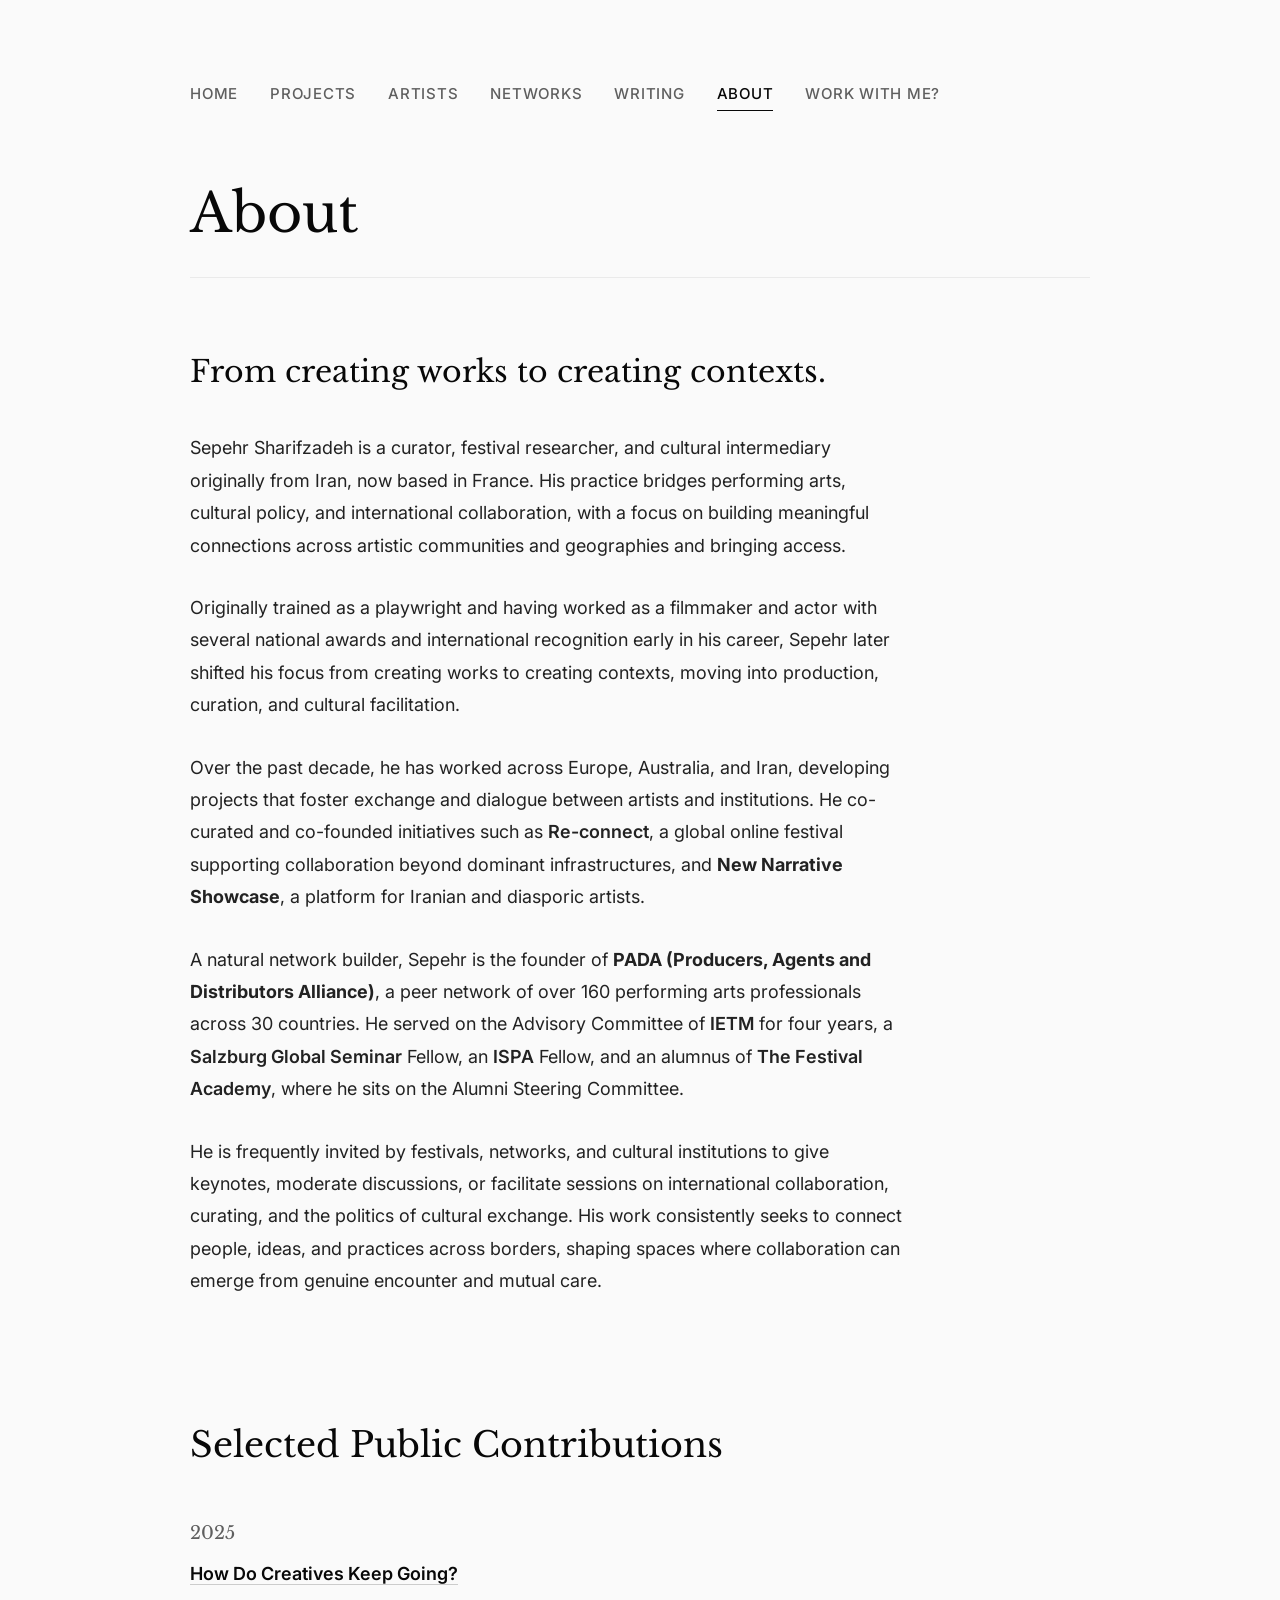
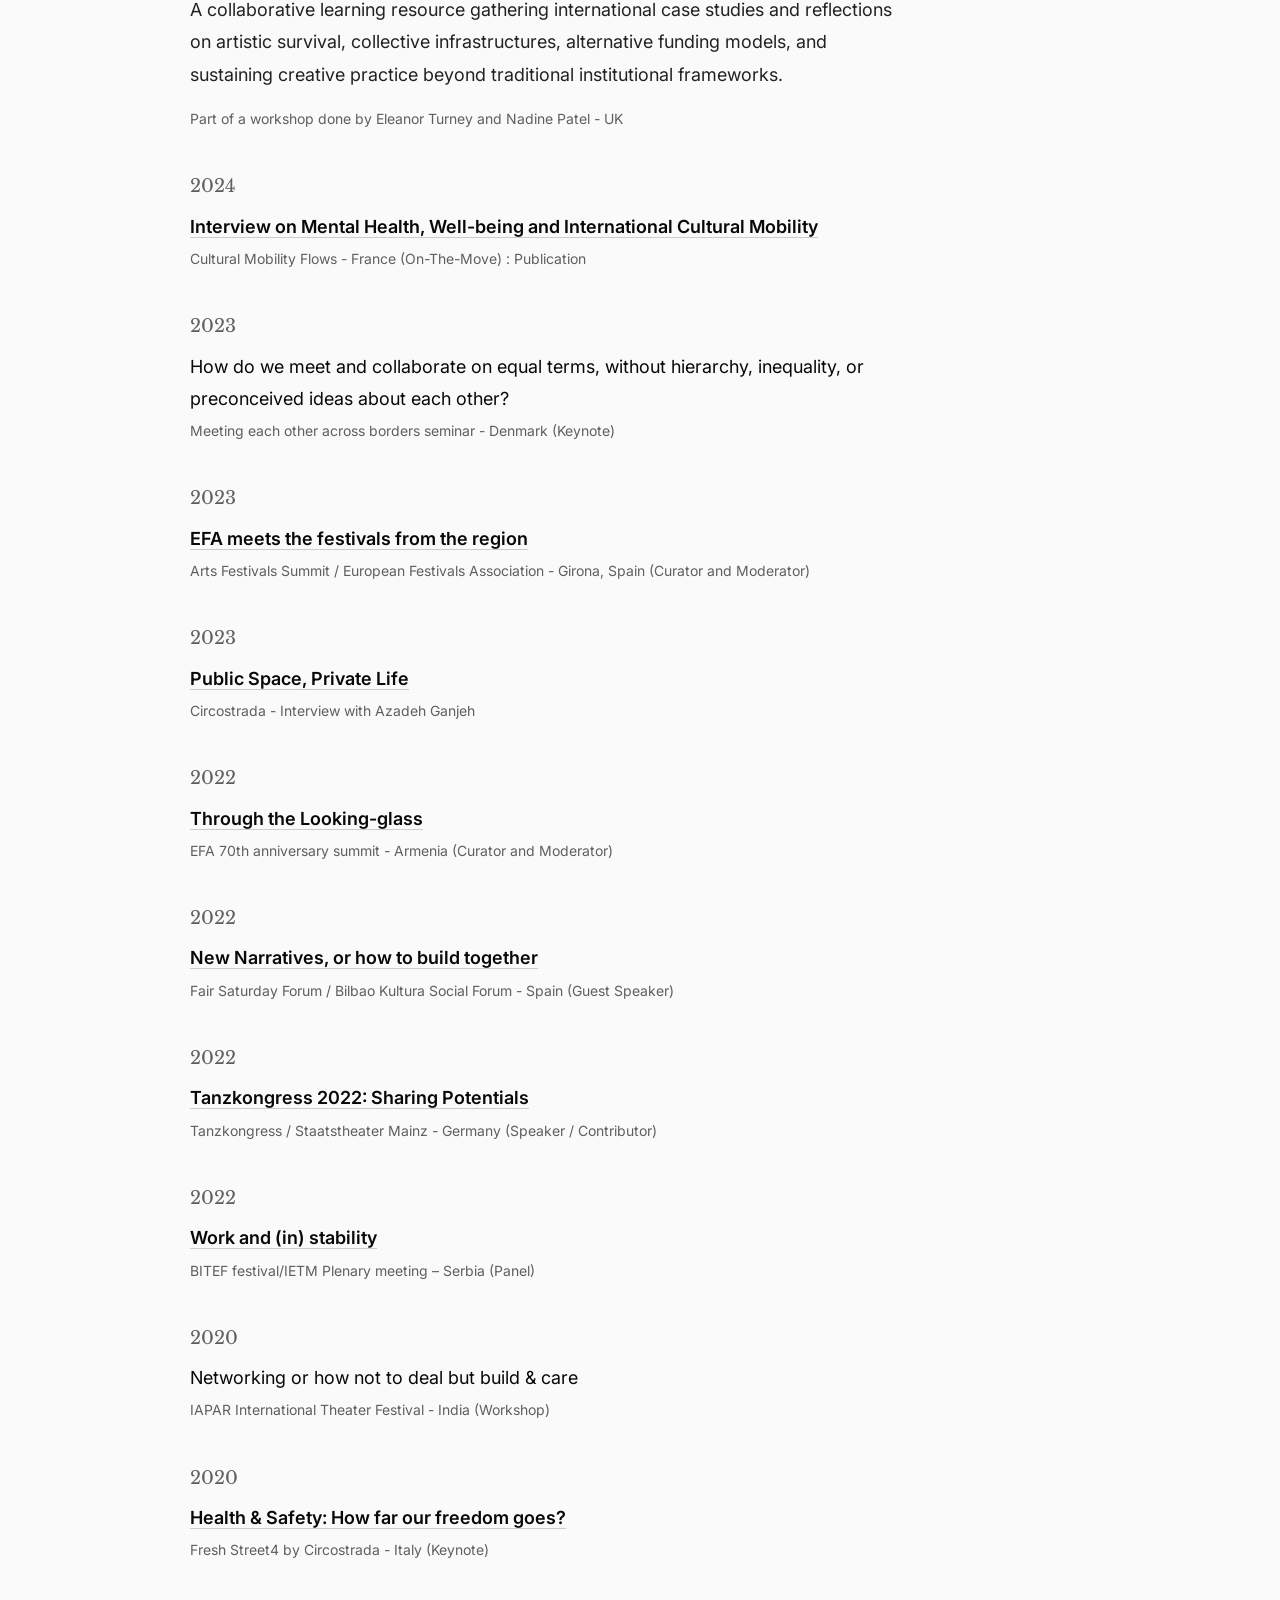
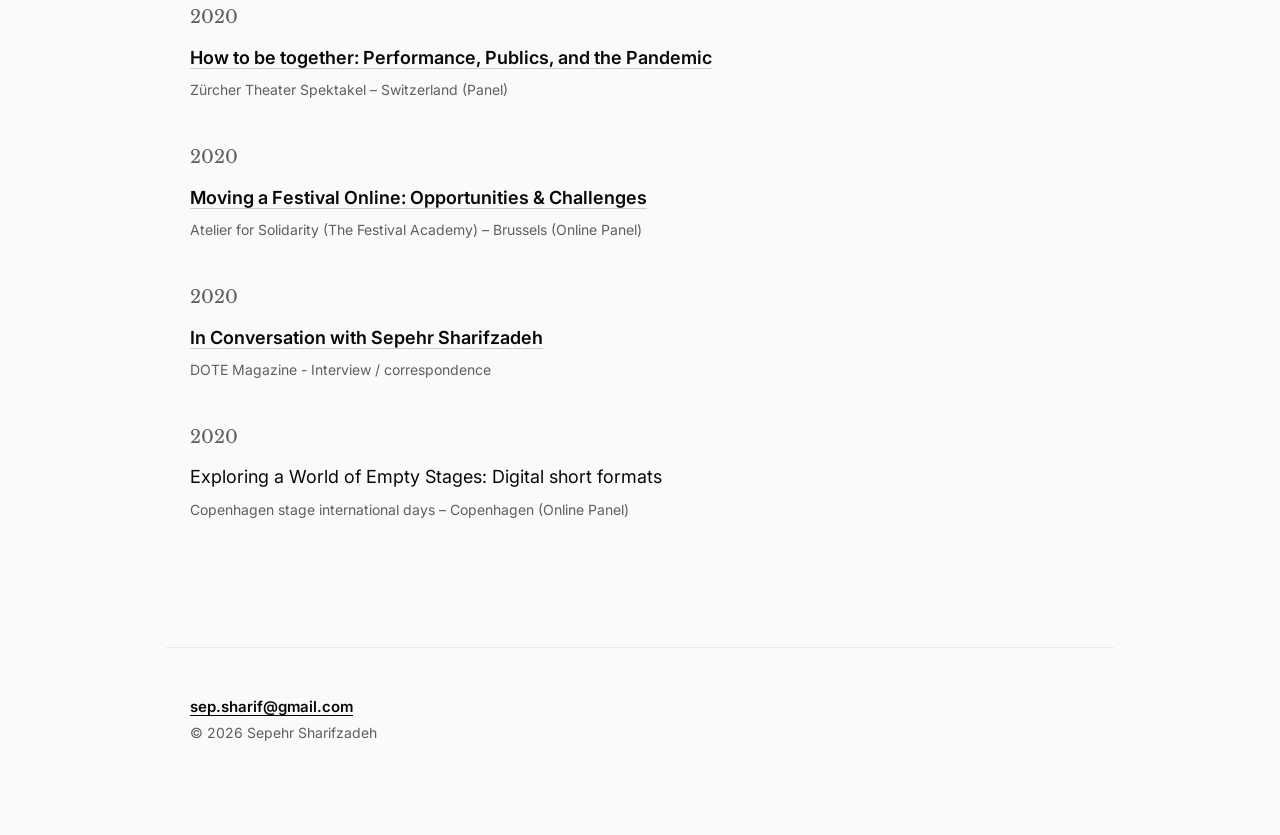
==== about.html @ 97427e5c "Update contact page label" ====
<!DOCTYPE html>
<html lang="en">
<head>
  <meta charset="UTF-8">
  <meta name="viewport" content="width=device-width, initial-scale=1.0">
  <title>About - Sepehr Sharifzadeh</title>
  <link rel="icon" type="image/svg+xml" href="assets/favicon.svg">
  <link rel="stylesheet" href="styles.css">
</head>
<body>
  <header class="site-header">
    <nav class="nav" aria-label="Main navigation">
      <a href="index.html">Home</a>
      <a href="projects.html">Projects</a>
      <a href="artists.html">Artists</a>
      <a href="networks.html">Networks</a>
      <a href="writing.html">Writing</a>
      <a href="about.html" class="active">About</a>
      <a href="contact.html">Work with me?</a>
    </nav>
  </header>

  <main class="container">
    <section>
      <h1 class="page-title">About</h1>

      <p class="emphasized-statement">From creating works to creating contexts.</p>

      <p>Sepehr Sharifzadeh is a curator, festival researcher, and cultural intermediary originally from Iran, now based in France. His practice bridges performing arts, cultural policy, and international collaboration, with a focus on building meaningful connections across artistic communities and geographies and bringing access.</p>

      <p>Originally trained as a playwright and having worked as a filmmaker and actor with several national awards and international recognition early in his career, Sepehr later shifted his focus from creating works to creating contexts, moving into production, curation, and cultural facilitation.</p>

      <p>Over the past decade, he has worked across Europe, Australia, and Iran, developing projects that foster exchange and dialogue between artists and institutions. He co-curated and co-founded initiatives such as <strong><a href="https://www.reconnectfestival.com/" target="_blank" rel="noopener">Re-connect</a></strong>, a global online festival supporting collaboration beyond dominant infrastructures, and <strong>New Narrative Showcase</strong>, a platform for Iranian and diasporic artists.</p>

      <p>A natural network builder, Sepehr is the founder of <strong>PADA (Producers, Agents and Distributors Alliance)</strong>, a peer network of over 160 performing arts professionals across 30 countries. He served on the Advisory Committee of <strong><a href="https://www.ietm.org/en" target="_blank" rel="noopener">IETM</a></strong> for four years, a <strong><a href="https://www.salzburgglobal.org/" target="_blank" rel="noopener">Salzburg Global Seminar</a></strong> Fellow, an <strong><a href="https://www.ispa.org/" target="_blank" rel="noopener">ISPA</a></strong> Fellow, and an alumnus of <strong><a href="https://www.thefestivalacademy.eu/" target="_blank" rel="noopener">The Festival Academy</a></strong>, where he sits on the Alumni Steering Committee.</p>

      <p>He is frequently invited by festivals, networks, and cultural institutions to give keynotes, moderate discussions, or facilitate sessions on international collaboration, curating, and the politics of cultural exchange. His work consistently seeks to connect people, ideas, and practices across borders, shaping spaces where collaboration can emerge from genuine encounter and mutual care.</p>
    </section>

    <section>
      <h2 class="section-title">Selected Public Contributions</h2>

      <div class="pub-list">
        <div class="pub-item">
          <div class="pub-year">2025</div>
          <div class="pub-title">
            <a href="https://lnkd.in/eigwwCb6" target="_blank" rel="noopener">How Do Creatives Keep Going?</a>
          </div>
          <p class="entry-desc">A collaborative learning resource gathering international case studies and reflections on artistic survival, collective infrastructures, alternative funding models, and sustaining creative practice beyond traditional institutional frameworks.</p>
          <div class="entry-meta">Part of a workshop done by Eleanor Turney and Nadine Patel - UK</div>
        </div>

        <div class="pub-item">
          <div class="pub-year">2024</div>
          <div class="pub-title">
            <a href="https://on-the-move.org/resources/library/cultural-mobility-flows-mental-health-well-being-and-international-cultural" target="_blank" rel="noopener">Interview on Mental Health, Well-being and International Cultural Mobility</a>
          </div>
          <div class="entry-meta">Cultural Mobility Flows - France (On-The-Move) : Publication</div>
        </div>

        <div class="pub-item">
          <div class="pub-year">2023</div>
          <div class="pub-title">
            How do we meet and collaborate on equal terms, without hierarchy, inequality, or preconceived ideas about each other?
          </div>
          <div class="entry-meta">Meeting each other across borders seminar - Denmark (Keynote)</div>
        </div>

        <div class="pub-item">
          <div class="pub-year">2023</div>
          <div class="pub-title">
            <a href="https://www.efa-aef.eu/en/events/afs-2023-programme/efa-meets-the-festivals-from-the-region/" target="_blank" rel="noopener">EFA meets the festivals from the region</a>
          </div>
          <div class="entry-meta">Arts Festivals Summit / European Festivals Association - Girona, Spain (Curator and Moderator)</div>
        </div>

        <div class="pub-item">
          <div class="pub-year">2023</div>
          <div class="pub-title">
            <a href="https://www.circostrada.org/en/blog/public-space-private-life-interview-azadeh-ganjeh" target="_blank" rel="noopener">Public Space, Private Life</a>
          </div>
          <div class="entry-meta">Circostrada - Interview with Azadeh Ganjeh</div>
        </div>

        <div class="pub-item">
          <div class="pub-year">2022</div>
          <div class="pub-title">
            <a href="https://www.european-festivals.eu/news/new-efa-and-120-festivals-present-for-70th-anniversary-arts-festivals-summit-yerevan" target="_blank" rel="noopener">Through the Looking-glass</a>
          </div>
          <div class="entry-meta">EFA 70th anniversary summit - Armenia (Curator and Moderator)</div>
        </div>

        <div class="pub-item">
          <div class="pub-year">2022</div>
          <div class="pub-title">
            <a href="https://creators.spotify.com/pod/profile/bksforum" target="_blank" rel="noopener">New Narratives, or how to build together</a>
          </div>
          <div class="entry-meta">Fair Saturday Forum / Bilbao Kultura Social Forum - Spain (Guest Speaker)</div>
        </div>

        <div class="pub-item">
          <div class="pub-year">2022</div>
          <div class="pub-title">
            <a href="https://2022.tanzkongress.de/tanzkongress.html" target="_blank" rel="noopener">Tanzkongress 2022: Sharing Potentials</a>
          </div>
          <div class="entry-meta">Tanzkongress / Staatstheater Mainz - Germany (Speaker / Contributor)</div>
        </div>

        <div class="pub-item">
          <div class="pub-year">2022</div>
          <div class="pub-title">
            <a href="https://www.ietm.org/system/files/publications/IETM_Reports_03_Work%20and%20instability_03.pdf" target="_blank" rel="noopener">Work and (in) stability</a>
          </div>
          <div class="entry-meta">BITEF festival/IETM Plenary meeting – Serbia (Panel)</div>
        </div>

        <div class="pub-item">
          <div class="pub-year">2020</div>
          <div class="pub-title">
            Networking or how not to deal but build &amp; care
          </div>
          <div class="entry-meta">IAPAR International Theater Festival - India (Workshop)</div>
        </div>

        <div class="pub-item">
          <div class="pub-year">2020</div>
          <div class="pub-title">
            <a href="https://vimeo.com/482627471" target="_blank" rel="noopener">Health &amp; Safety: How far our freedom goes?</a>
          </div>
          <div class="entry-meta">Fresh Street4 by Circostrada - Italy (Keynote)</div>
        </div>

        <div class="pub-item">
          <div class="pub-year">2020</div>
          <div class="pub-title">
            <a href="https://www.theaterspektakel.ch/en/article/how-to-be-together/" target="_blank" rel="noopener">How to be together: Performance, Publics, and the Pandemic</a>
          </div>
          <div class="entry-meta">Zürcher Theater Spektakel – Switzerland (Panel)</div>
        </div>

        <div class="pub-item">
          <div class="pub-year">2020</div>
          <div class="pub-title">
            <a href="https://www.thefestivalacademy.eu/en/activities/online-activities/keynote-webinar-how-to-move-a-festival-online/experts/" target="_blank" rel="noopener">Moving a Festival Online: Opportunities &amp; Challenges</a>
          </div>
          <div class="entry-meta">Atelier for Solidarity (The Festival Academy) – Brussels (Online Panel)</div>
        </div>

        <div class="pub-item">
          <div class="pub-year">2020</div>
          <div class="pub-title">
            <a href="https://magazine.dancingontheedge.nl/in-conversation-with-sepehr-sharifzadeh/" target="_blank" rel="noopener">In Conversation with Sepehr Sharifzadeh</a>
          </div>
          <div class="entry-meta">DOTE Magazine - Interview / correspondence</div>
        </div>

        <div class="pub-item">
          <div class="pub-year">2020</div>
          <div class="pub-title">
            Exploring a World of Empty Stages: Digital short formats
          </div>
          <div class="entry-meta">Copenhagen stage international days – Copenhagen (Online Panel)</div>
        </div>
      </div>
    </section>
  </main>

  <footer class="footer">
    <div>
      <a href="mailto:sep.sharif@gmail.com">sep.sharif@gmail.com</a>
    </div>
    <div class="text-muted">© 2026 Sepehr Sharifzadeh</div>
  </footer>

  <button class="back-to-top" type="button" aria-label="Back to top" data-back-to-top tabindex="-1">↑ Top</button>
  <script src="script.js" defer></script>
</body>
</html>
---- styles.css ----
@import url('https://fonts.googleapis.com/css2?family=Cormorant+Garamond:ital,wght@0,400;0,600;1,400&family=Inter:wght@400;500&family=Libre+Baskerville:ital,wght@0,400;0,700;1,400&display=swap');

:root {
  --bg-color: #fafafa;
  --border-color: #eaeaea;
  --text-heading: #080808;
  --text-body: #222222;
  --text-muted: #5f5f5f;
  --font-sans: 'Inter', 'Helvetica Neue', sans-serif;
  --font-serif: 'Libre Baskerville', 'Cormorant Garamond', serif;
  --max-width: 900px;
}

body {
  margin: 0;
  padding: 0;
  background-color: var(--bg-color);
  color: var(--text-body);
  font-family: var(--font-sans);
  font-size: 18px;
  line-height: 1.8;
  -webkit-font-smoothing: antialiased;
  -moz-osx-font-smoothing: grayscale;
}

a {
  color: inherit;
  font-weight: 600;
  text-decoration: none;
  transition: opacity 0.2s ease, color 0.2s ease;
}

main a:hover {
  text-decoration: underline;
  text-underline-offset: 4px;
}

img {
  display: block;
  max-width: 100%;
  height: auto;
}

figure {
  margin: 0;
}

.editorial-image img {
  width: 100%;
  border-radius: 3px;
}

/* Typography */
h1,
h2,
h3,
h4,
h5,
h6 {
  font-family: var(--font-serif);
  font-weight: 400;
  margin-top: 0;
  color: var(--text-heading);
}

h1 {
  font-size: clamp(48px, 5.5vw, 54px);
  line-height: 1.15;
  margin-bottom: 32px;
}

h2 {
  font-size: clamp(28px, 3.3vw, 35px);
  line-height: 1.25;
  margin-bottom: 32px;
}

h3 {
  font-size: 23px;
  line-height: 1.35;
  margin-bottom: 12px;
}

p {
  margin-top: 0;
  margin-bottom: 30px;
  max-width: 720px;
}

.emphasized-statement {
  font-family: var(--font-serif);
  font-size: 30px;
  line-height: 1.48;
  color: var(--text-heading);
  margin-bottom: 38px;
  max-width: 820px;
}

.text-muted {
  font-size: 14px;
  color: var(--text-muted);
}

/* Layout */
.container {
  max-width: var(--max-width);
  margin: 0 auto;
  padding: 0 24px;
}

.site-header {
  padding: 80px 24px 76px;
  max-width: var(--max-width);
  margin: 0 auto;
}

.nav {
  display: flex;
  gap: 32px;
  flex-wrap: wrap;
  font-family: var(--font-sans);
  font-size: 15px;
}

.nav a {
  color: var(--text-muted);
  font-weight: 500;
  letter-spacing: 0.05em;
  position: relative;
  text-transform: uppercase;
}

.nav a:hover,
.nav a.active {
  color: var(--text-heading);
}

.nav a::after {
  content: '';
  position: absolute;
  left: 0;
  bottom: -4px;
  width: 100%;
  height: 1px;
  background-color: var(--text-heading);
  transform-origin: right;
  transform: scaleX(0);
  transition: transform 0.3s ease;
}

.nav a:hover::after,
.nav a.active::after {
  transform: scaleX(1);
  transform-origin: left;
}

main {
  padding-bottom: 148px;
}

section {
  opacity: 0;
  margin-bottom: 126px;
  transform: translateY(15px);
  animation: fadeIn 0.8s cubic-bezier(0.2, 0.8, 0.2, 1) forwards;
}

@keyframes fadeIn {
  to {
    opacity: 1;
    transform: translateY(0);
  }
}

.page-title {
  margin-bottom: 72px;
  padding-bottom: 32px;
  border-bottom: 1px solid var(--border-color);
}

.page-title + .page-intro {
  max-width: 720px;
  margin-top: -36px;
  margin-bottom: 80px;
  color: var(--text-muted);
}

/* Entries */
.entry-list {
  display: flex;
  flex-direction: column;
  gap: 72px;
}

.entry-item {
  max-width: 740px;
}

.entry-title {
  margin-bottom: 12px;
}

.entry-desc {
  margin-bottom: 12px;
}

.entry-meta {
  margin-bottom: 0;
  font-size: 14px;
  line-height: 1.65;
  color: var(--text-muted);
}

/* Artists */
.artist-list {
  display: flex;
  flex-direction: column;
  gap: 118px;
}

.artist-item {
  display: grid;
  grid-template-columns: minmax(0, 1fr) minmax(180px, 260px);
  gap: 72px;
  align-items: start;
  max-width: 860px;
  padding-top: 84px;
  border-top: 1px solid var(--border-color);
}

.artist-item:first-child {
  padding-top: 0;
  border-top: 0;
}

.artist-copy {
  max-width: 620px;
}

.artist-name {
  font-size: clamp(34px, 4vw, 43px);
  line-height: 1.16;
  margin-bottom: 18px;
}

.artist-bio {
  max-width: 620px;
  margin-bottom: 0;
  color: var(--text-muted);
  font-size: 17px;
  line-height: 1.75;
}

.artist-details {
  display: flex;
  flex-direction: column;
  gap: 22px;
  margin: 36px 0 0;
}

.artist-details div {
  max-width: 620px;
}

.artist-details dt {
  margin-bottom: 4px;
  color: var(--text-muted);
  font-size: 13px;
  letter-spacing: 0.04em;
  line-height: 1.5;
  text-transform: uppercase;
}

.artist-details dd {
  margin: 0;
  color: var(--text-body);
  font-size: 16px;
  line-height: 1.7;
}

.artist-link {
  color: var(--text-heading);
  font-size: 15px;
  text-decoration: underline;
  text-decoration-color: #d0d0d0;
  text-underline-offset: 5px;
}

.artist-link:hover {
  text-decoration-color: var(--text-heading);
}

.artist-photo-slot {
  width: 100%;
  aspect-ratio: 4 / 5;
  border: 1px solid var(--border-color);
  background: #f4f4f4;
}

.artist-featured {
  display: block;
  max-width: 100%;
}

.artist-featured-intro {
  display: grid;
  grid-template-columns: minmax(220px, 0.86fr) minmax(0, 1.14fr);
  gap: 72px;
  align-items: start;
}

.artist-featured-copy {
  padding-top: 10px;
}

.artist-featured .artist-name {
  font-size: clamp(42px, 5vw, 54px);
  margin-bottom: 22px;
}

.artist-image-figure {
  min-width: 0;
  margin: 0;
}

.artist-image-frame {
  width: 100%;
  overflow: hidden;
  background: #f4f4f2;
  border-radius: 3px;
}

.artist-image-frame img {
  display: block;
  width: 100%;
  height: 100%;
  object-fit: cover;
  object-position: center;
}

.artist-image-portrait {
  aspect-ratio: 4 / 5;
}

.artist-image-featured {
  aspect-ratio: 4 / 3;
}

.artist-image-supporting {
  aspect-ratio: 3 / 2;
}

.artist-performance-gallery {
  display: grid;
  grid-template-columns: minmax(0, 1.15fr) minmax(0, 0.85fr);
  gap: 28px;
  align-items: start;
  margin-top: 78px;
}

.artist-placeholder {
  max-width: 860px;
}

/* Publications */
.pub-list {
  display: flex;
  flex-direction: column;
  gap: 40px;
}

.pub-item {
  display: flex;
  flex-direction: column;
  gap: 4px;
  max-width: 800px;
}

.pub-year {
  font-family: var(--font-serif);
  font-size: 18px;
  color: var(--text-muted);
  margin-bottom: 4px;
}

.pub-title {
  max-width: 760px;
  color: var(--text-heading);
}

.pub-title a {
  text-decoration: underline;
  text-decoration-color: #ccc;
  text-underline-offset: 4px;
}

.pub-title a:hover {
  text-decoration-color: var(--text-heading);
}

/* Pages */
.home-intro {
  margin-bottom: 148px;
}

.home-intro-layout {
  display: grid;
  grid-template-columns: minmax(0, 1fr) minmax(220px, 300px);
  gap: 72px;
  align-items: start;
}

.home-intro p {
  max-width: 760px;
}

.profile-image {
  margin-top: 8px;
}

.image-credit {
  margin: 10px 0 0;
  font-size: 12.5px;
  line-height: 1.5;
  color: var(--text-muted);
  text-align: left;
}

.section-image {
  max-width: 760px;
  margin: 8px 0 4px;
}

.note-list {
  display: flex;
  flex-direction: column;
  max-width: 760px;
}

.note-item {
  max-width: 760px;
  margin-bottom: 80px;
}

.note-item + .note-item {
  padding-top: 80px;
  border-top: 1px solid #d8d8d8;
}

.note-item p {
  max-width: 720px;
  margin-bottom: 18px;
}

.note-image {
  margin-bottom: 40px;
}

.section-title {
  margin-bottom: 50px;
}

.service-list {
  display: flex;
  flex-direction: column;
  gap: 50px;
  max-width: 760px;
}

.service-item {
  max-width: 720px;
}

.service-item h3 {
  margin-bottom: 12px;
}

.service-item p {
  margin-bottom: 0;
}

.note-type {
  margin-bottom: 8px;
}

.contact-statement {
  margin-bottom: 72px;
}

.contact-links {
  display: flex;
  flex-direction: column;
  gap: 18px;
  font-size: 18px;
}

.contact-links a {
  text-decoration: underline;
  text-underline-offset: 4px;
}

.contact-footer {
  margin-top: 90px;
}

.back-to-top {
  position: fixed;
  right: 24px;
  bottom: 24px;
  z-index: 20;
  display: inline-flex;
  align-items: center;
  justify-content: center;
  min-width: 70px;
  padding: 10px 14px;
  border: 1px solid rgba(8, 8, 8, 0.12);
  border-radius: 999px;
  background-color: rgba(250, 250, 250, 0.94);
  color: var(--text-heading);
  font-family: var(--font-sans);
  font-size: 13px;
  font-weight: 500;
  letter-spacing: 0.03em;
  line-height: 1;
  cursor: pointer;
  opacity: 0;
  pointer-events: none;
  transform: translateY(12px);
  transition: opacity 0.24s ease, transform 0.24s ease, background-color 0.2s ease, border-color 0.2s ease;
  -webkit-backdrop-filter: blur(10px);
  backdrop-filter: blur(10px);
}

.back-to-top.is-visible {
  opacity: 1;
  pointer-events: auto;
  transform: translateY(0);
}

.back-to-top:hover,
.back-to-top:focus-visible {
  background-color: #ffffff;
  border-color: rgba(8, 8, 8, 0.22);
}

.back-to-top:focus-visible {
  outline: 2px solid rgba(8, 8, 8, 0.18);
  outline-offset: 2px;
}

ul.minimal-list {
  list-style: none;
  padding: 0;
  margin: 0;
}

ul.minimal-list li {
  margin-bottom: 14px;
  padding-left: 20px;
  position: relative;
}

ul.minimal-list li::before {
  content: "—";
  position: absolute;
  left: 0;
  color: var(--text-muted);
}

/* Footer */
.footer {
  max-width: var(--max-width);
  margin: 0 auto;
  padding: 45px 24px 90px;
  border-top: 1px solid var(--border-color);
  font-size: 15px;
}

.footer a {
  color: var(--text-heading);
  text-decoration: underline;
  text-underline-offset: 3px;
  margin-right: 24px;
}

.footer a:hover {
  color: var(--text-muted);
}

/* Responsive */
@media (max-width: 600px) {
  h1 {
    font-size: 39px;
    line-height: 1.18;
  }

  h2 {
    font-size: 28px;
  }

  .emphasized-statement {
    font-size: 24px;
    line-height: 1.5;
  }

  .site-header {
    padding: 45px 24px 54px;
  }

  section {
    margin-bottom: 98px;
  }

  .nav {
    gap: 20px;
  }

  .home-intro-layout {
    grid-template-columns: 1fr;
    gap: 40px;
  }

  .profile-image {
    order: -1;
    max-width: 320px;
    margin-top: 0;
  }

  .section-image {
    margin: 0;
  }

  .artist-item {
    grid-template-columns: 1fr;
    gap: 34px;
    padding-top: 72px;
  }

  .artist-list {
    gap: 88px;
  }

  .artist-name {
    font-size: 34px;
  }

  .artist-featured-intro,
  .artist-performance-gallery {
    grid-template-columns: 1fr;
    gap: 30px;
  }

  .artist-featured .artist-name {
    font-size: 38px;
  }

  .artist-portrait {
    max-width: 360px;
  }

  .artist-photo-slot {
    max-width: 300px;
  }

  .note-list {
    gap: 0;
  }

  .note-item {
    margin-bottom: 64px;
  }

  .note-item + .note-item {
    padding-top: 64px;
  }

  .note-image {
    margin-bottom: 32px;
  }

  .back-to-top {
    right: 18px;
    bottom: 18px;
    min-width: 66px;
    padding: 9px 13px;
  }
}

@media (prefers-reduced-motion: reduce) {
  .back-to-top {
    transition: none;
  }
}
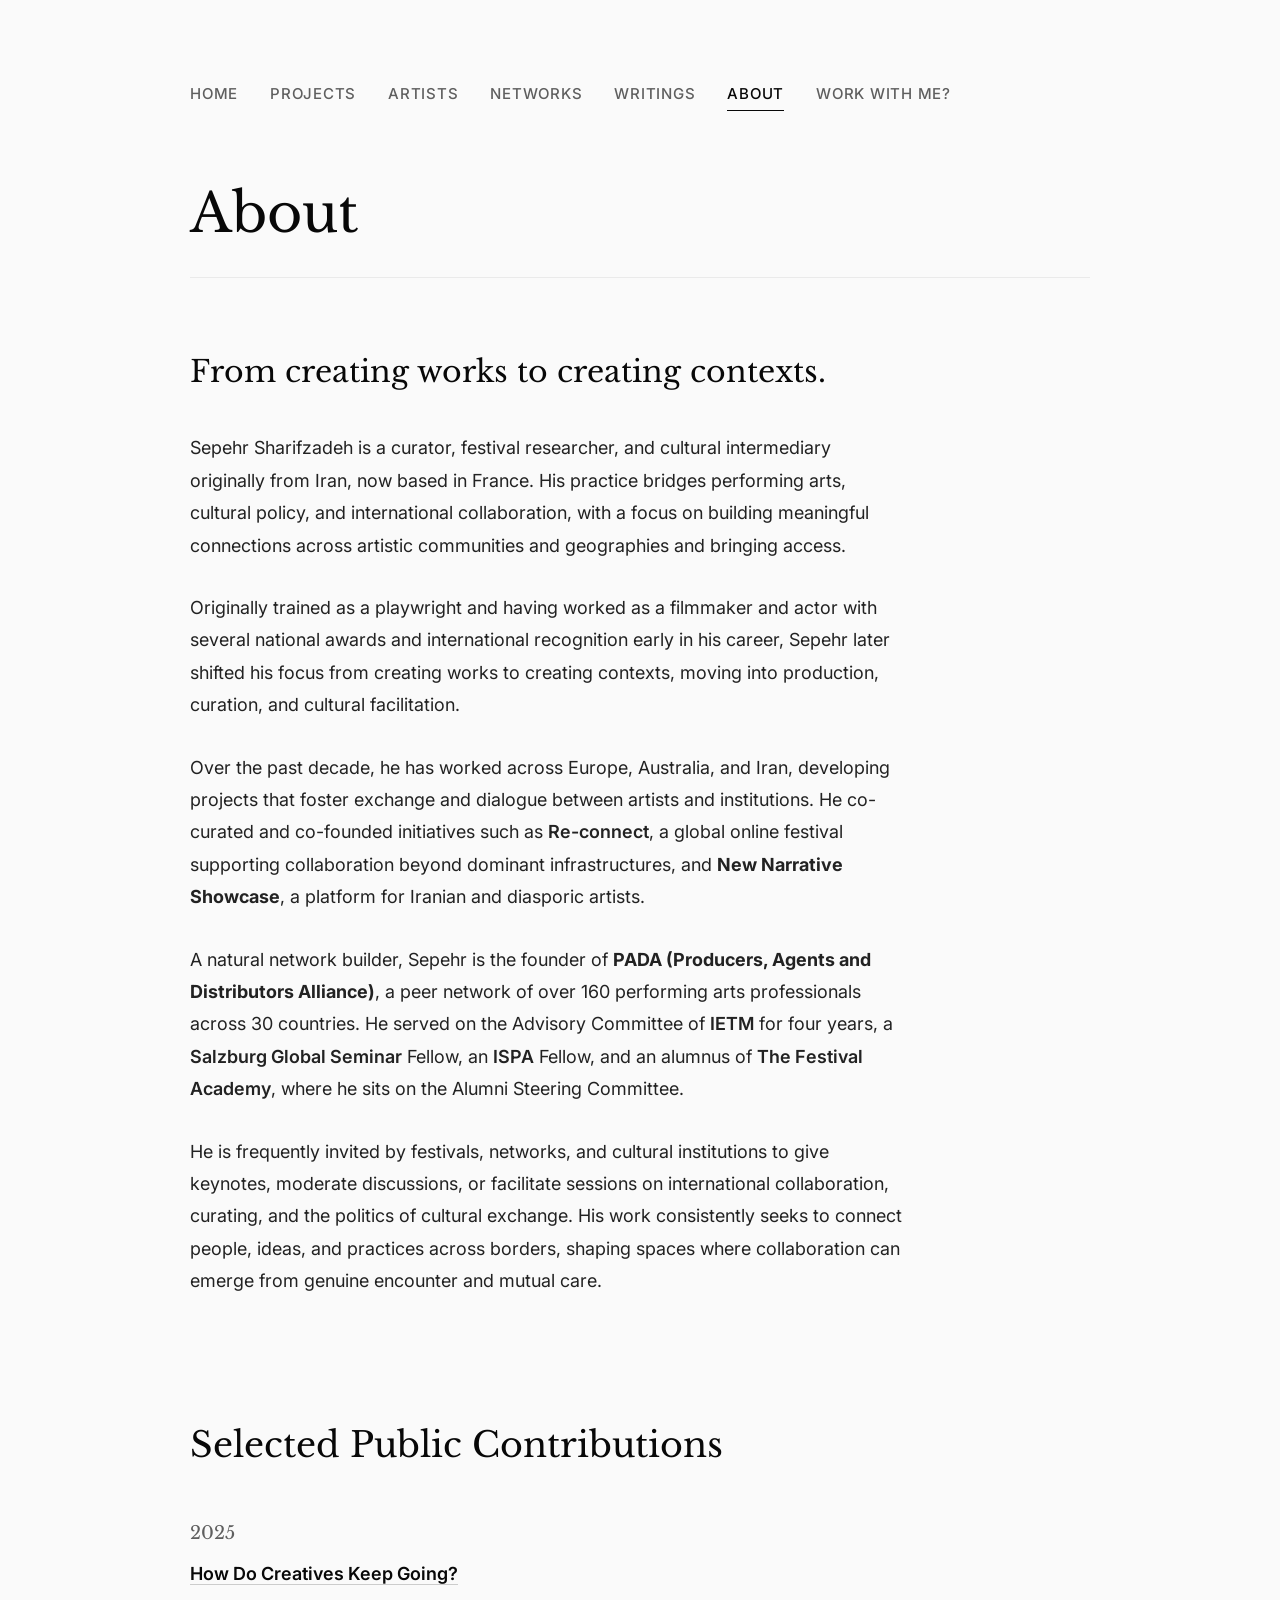
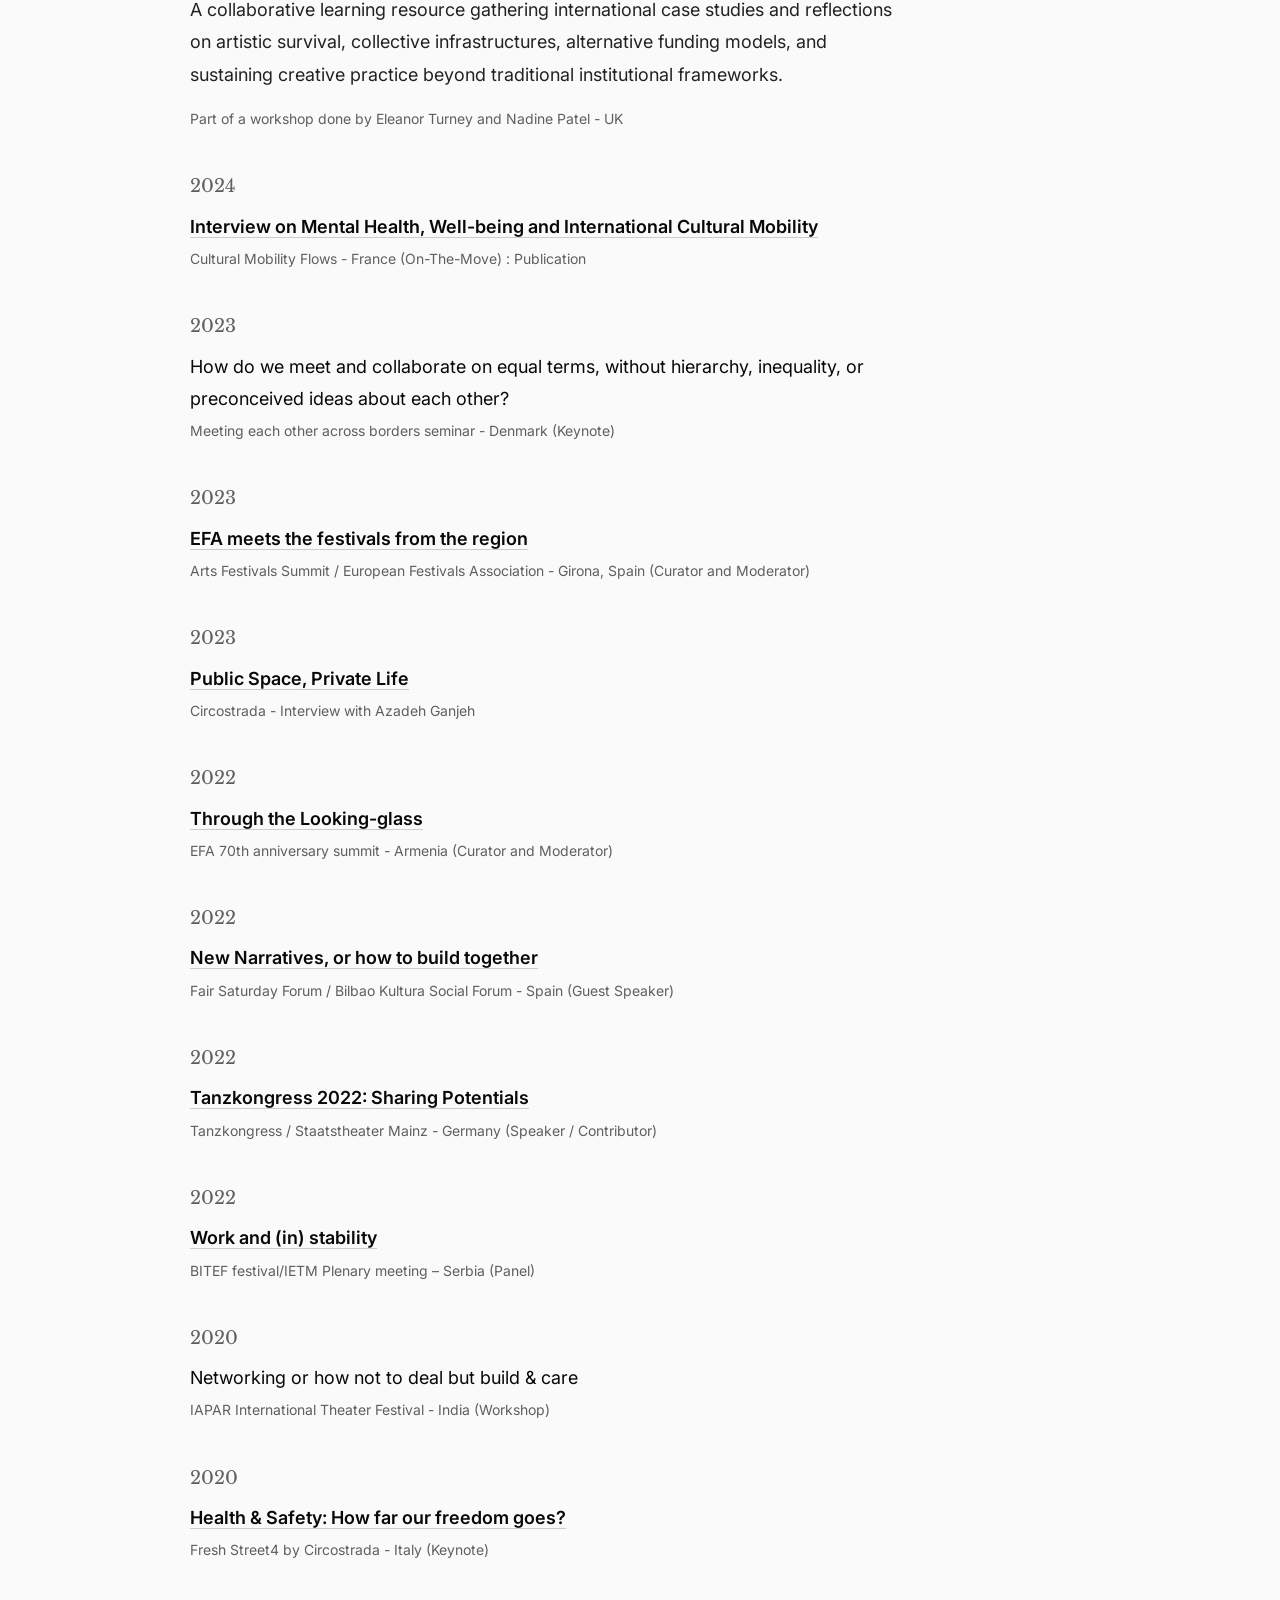
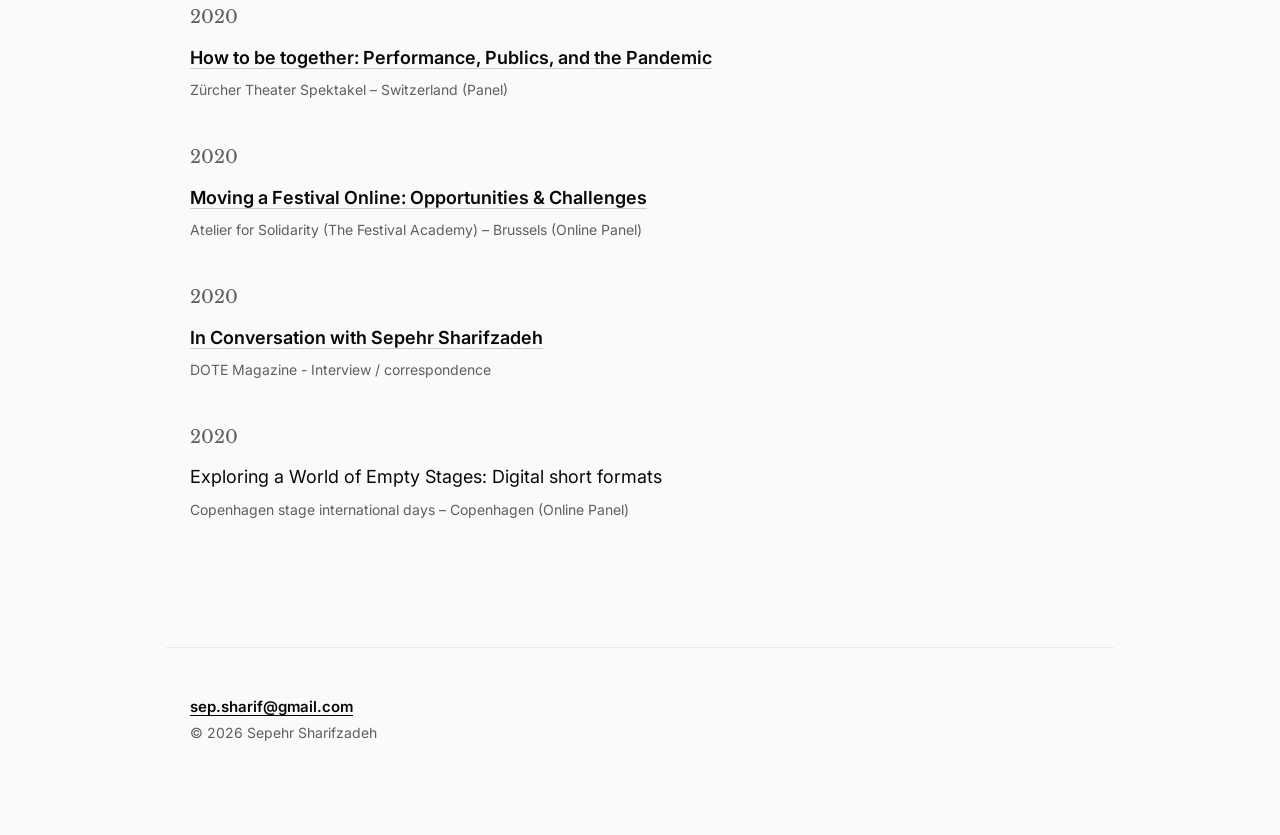
==== commit 74b55db5: "Update writing navigation label" ====
--- a/about.html
+++ b/about.html
@@ -14,7 +14,7 @@
       <a href="projects.html">Projects</a>
       <a href="artists.html">Artists</a>
       <a href="networks.html">Networks</a>
-      <a href="writing.html">Writing</a>
+      <a href="writing.html">Writings</a>
       <a href="about.html" class="active">About</a>
       <a href="contact.html">Work with me?</a>
     </nav>
--- a/styles.css
+++ b/styles.css
@@ -215,36 +215,43 @@
 .artist-list {
   display: flex;
   flex-direction: column;
-  gap: 118px;
+  gap: 0;
 }
 
 .artist-item {
   display: grid;
-  grid-template-columns: minmax(0, 1fr) minmax(180px, 260px);
-  gap: 72px;
-  align-items: start;
-  max-width: 860px;
-  padding-top: 84px;
+  grid-template-columns: minmax(0, 0.36fr) minmax(0, 0.64fr);
+  gap: clamp(48px, 6vw, 64px);
+  align-items: center;
+  max-width: 100%;
+  padding-top: 92px;
+  margin-top: 92px;
   border-top: 1px solid var(--border-color);
 }
 
 .artist-item:first-child {
   padding-top: 0;
+  margin-top: 0;
   border-top: 0;
 }
 
+.artist-row-text-only {
+  display: block;
+  max-width: 720px;
+}
+
 .artist-copy {
-  max-width: 620px;
+  max-width: 100%;
 }
 
 .artist-name {
-  font-size: clamp(34px, 4vw, 43px);
+  font-size: clamp(34px, 3.7vw, 40px);
   line-height: 1.16;
   margin-bottom: 18px;
+  overflow-wrap: break-word;
 }
 
 .artist-bio {
-  max-width: 620px;
   margin-bottom: 0;
   color: var(--text-muted);
   font-size: 17px;
@@ -254,12 +261,12 @@
 .artist-details {
   display: flex;
   flex-direction: column;
-  gap: 22px;
+  gap: 20px;
   margin: 36px 0 0;
 }
 
 .artist-details div {
-  max-width: 620px;
+  max-width: 100%;
 }
 
 .artist-details dt {
@@ -290,47 +297,20 @@
   text-decoration-color: var(--text-heading);
 }
 
-.artist-photo-slot {
+.artist-production {
+  min-width: 0;
+  align-self: center;
+}
+
+.artist-production-frame {
   width: 100%;
-  aspect-ratio: 4 / 5;
-  border: 1px solid var(--border-color);
-  background: #f4f4f4;
-}
-
-.artist-featured {
-  display: block;
-  max-width: 100%;
-}
-
-.artist-featured-intro {
-  display: grid;
-  grid-template-columns: minmax(220px, 0.86fr) minmax(0, 1.14fr);
-  gap: 72px;
-  align-items: start;
-}
-
-.artist-featured-copy {
-  padding-top: 10px;
-}
-
-.artist-featured .artist-name {
-  font-size: clamp(42px, 5vw, 54px);
-  margin-bottom: 22px;
-}
-
-.artist-image-figure {
-  min-width: 0;
-  margin: 0;
-}
-
-.artist-image-frame {
-  width: 100%;
+  aspect-ratio: 3 / 2;
   overflow: hidden;
   background: #f4f4f2;
   border-radius: 3px;
 }
 
-.artist-image-frame img {
+.artist-production-frame img {
   display: block;
   width: 100%;
   height: 100%;
@@ -338,28 +318,17 @@
   object-position: center;
 }
 
-.artist-image-portrait {
-  aspect-ratio: 4 / 5;
-}
-
-.artist-image-featured {
-  aspect-ratio: 4 / 3;
-}
-
-.artist-image-supporting {
-  aspect-ratio: 3 / 2;
-}
-
-.artist-performance-gallery {
-  display: grid;
-  grid-template-columns: minmax(0, 1.15fr) minmax(0, 0.85fr);
-  gap: 28px;
-  align-items: start;
-  margin-top: 78px;
-}
-
-.artist-placeholder {
-  max-width: 860px;
+@media (max-width: 700px) {
+  .artist-item {
+    grid-template-columns: 1fr;
+    gap: 34px;
+    padding-top: 72px;
+    margin-top: 72px;
+  }
+
+  .artist-row-text-only {
+    max-width: 100%;
+  }
 }
 
 /* Publications */
@@ -405,8 +374,8 @@
 
 .home-intro-layout {
   display: grid;
-  grid-template-columns: minmax(0, 1fr) minmax(220px, 300px);
-  gap: 72px;
+  grid-template-columns: minmax(0, 1fr) minmax(260px, 350px);
+  gap: 50px;
   align-items: start;
 }
 
@@ -415,7 +384,23 @@
 }
 
 .profile-image {
-  margin-top: 8px;
+  max-width: 350px;
+  margin-top: 10px;
+}
+
+.profile-image-frame {
+  width: 100%;
+  aspect-ratio: 4 / 5;
+  overflow: hidden;
+  border-radius: 3px;
+  background: #f4f4f2;
+}
+
+.profile-image-frame img {
+  width: 100%;
+  height: 100%;
+  object-fit: cover;
+  object-position: 52% center;
 }
 
 .image-credit {
@@ -623,7 +608,7 @@
   .profile-image {
     order: -1;
     max-width: 320px;
-    margin-top: 0;
+    margin: 0 auto;
   }
 
   .section-image {
@@ -634,32 +619,19 @@
     grid-template-columns: 1fr;
     gap: 34px;
     padding-top: 72px;
+    margin-top: 72px;
   }
 
   .artist-list {
-    gap: 88px;
+    gap: 0;
   }
 
   .artist-name {
     font-size: 34px;
   }
 
-  .artist-featured-intro,
-  .artist-performance-gallery {
-    grid-template-columns: 1fr;
-    gap: 30px;
-  }
-
-  .artist-featured .artist-name {
-    font-size: 38px;
-  }
-
-  .artist-portrait {
-    max-width: 360px;
-  }
-
-  .artist-photo-slot {
-    max-width: 300px;
+  .artist-row-text-only {
+    max-width: 100%;
   }
 
   .note-list {
@@ -690,4 +662,4 @@
   .back-to-top {
     transition: none;
   }
-}+}
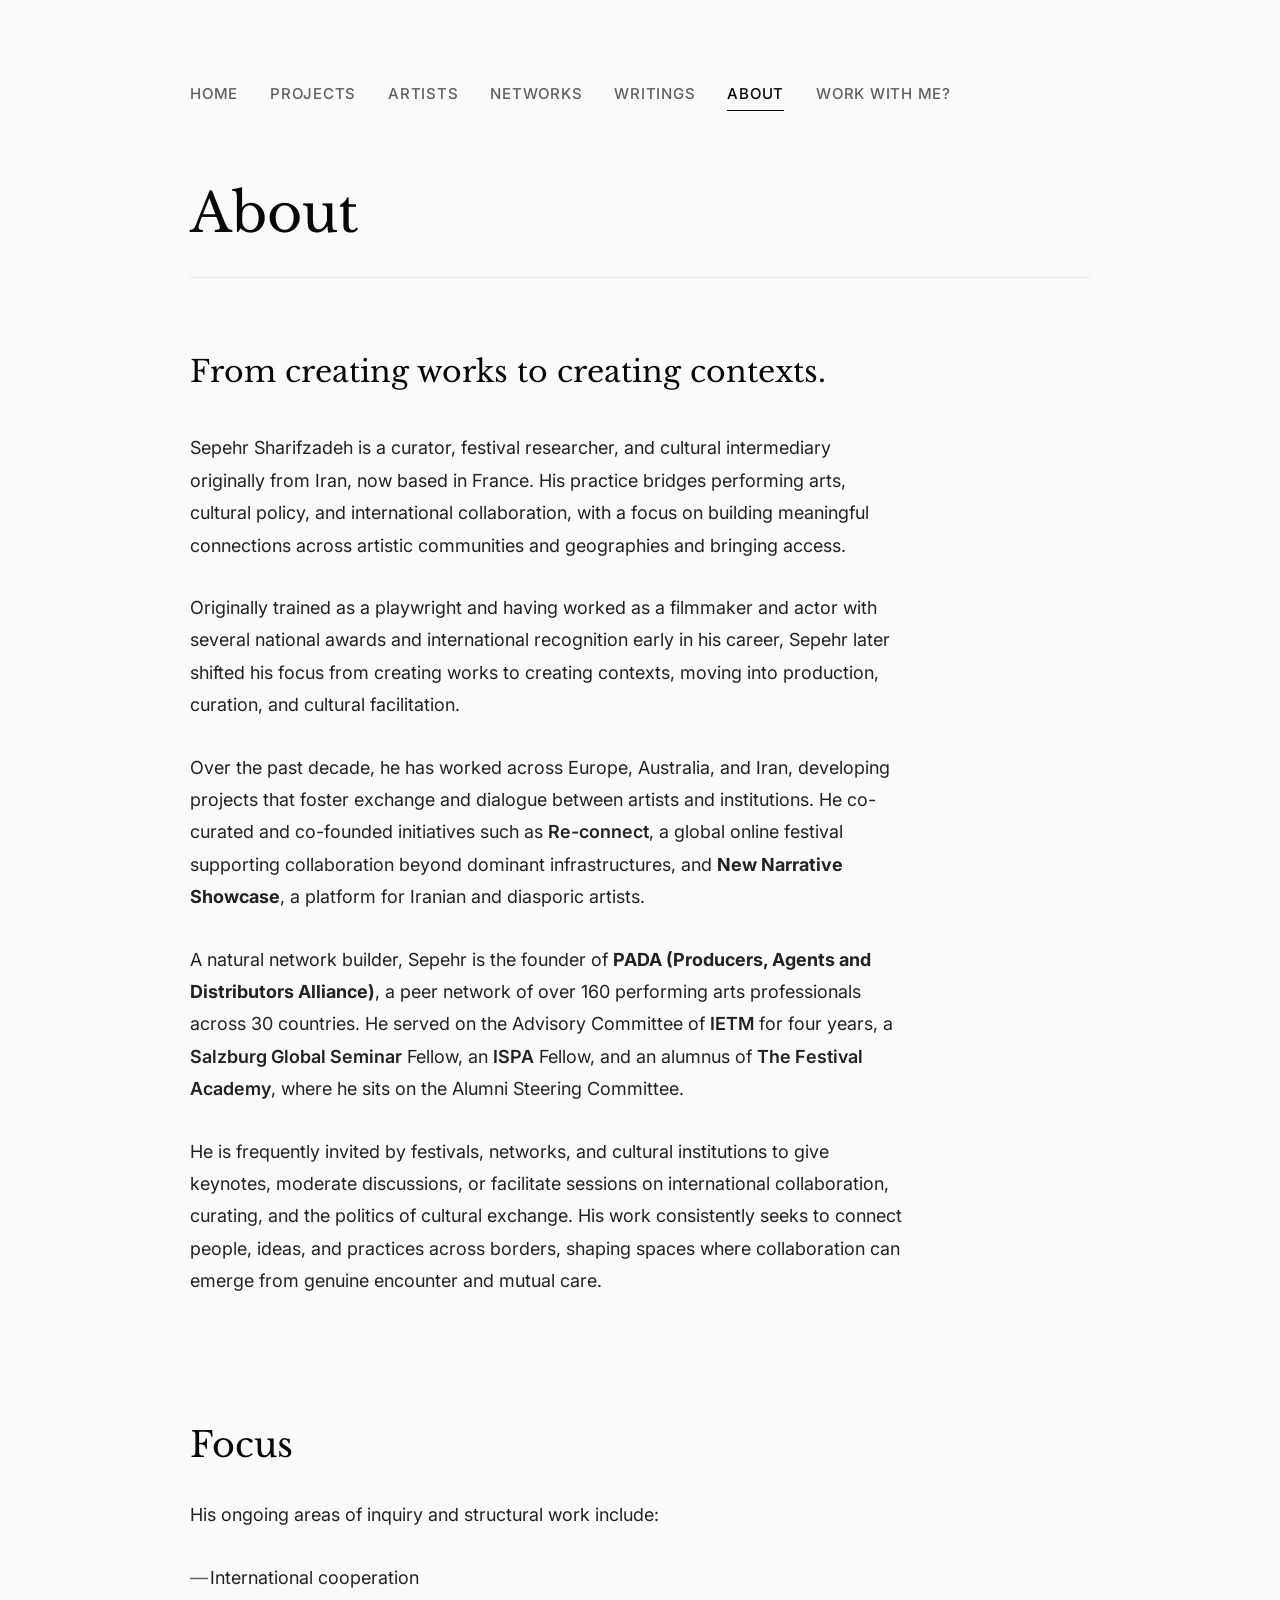
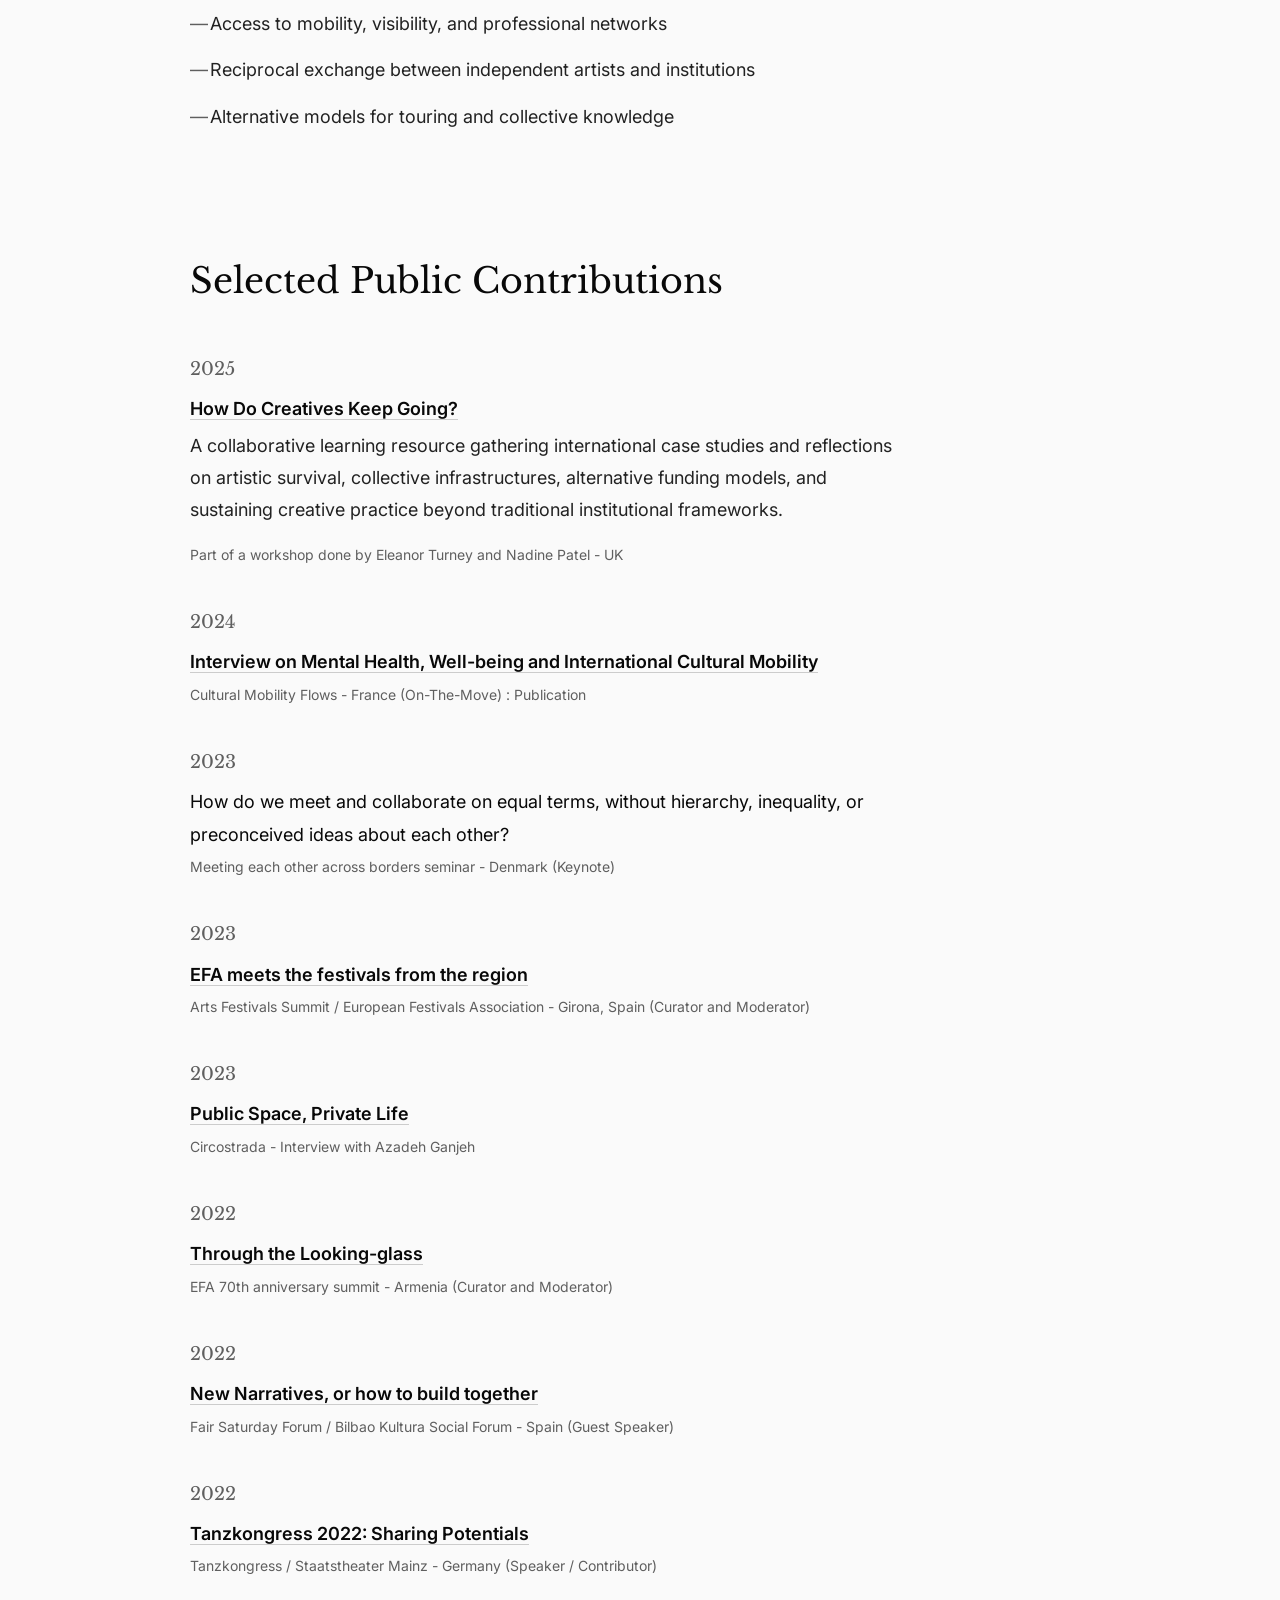
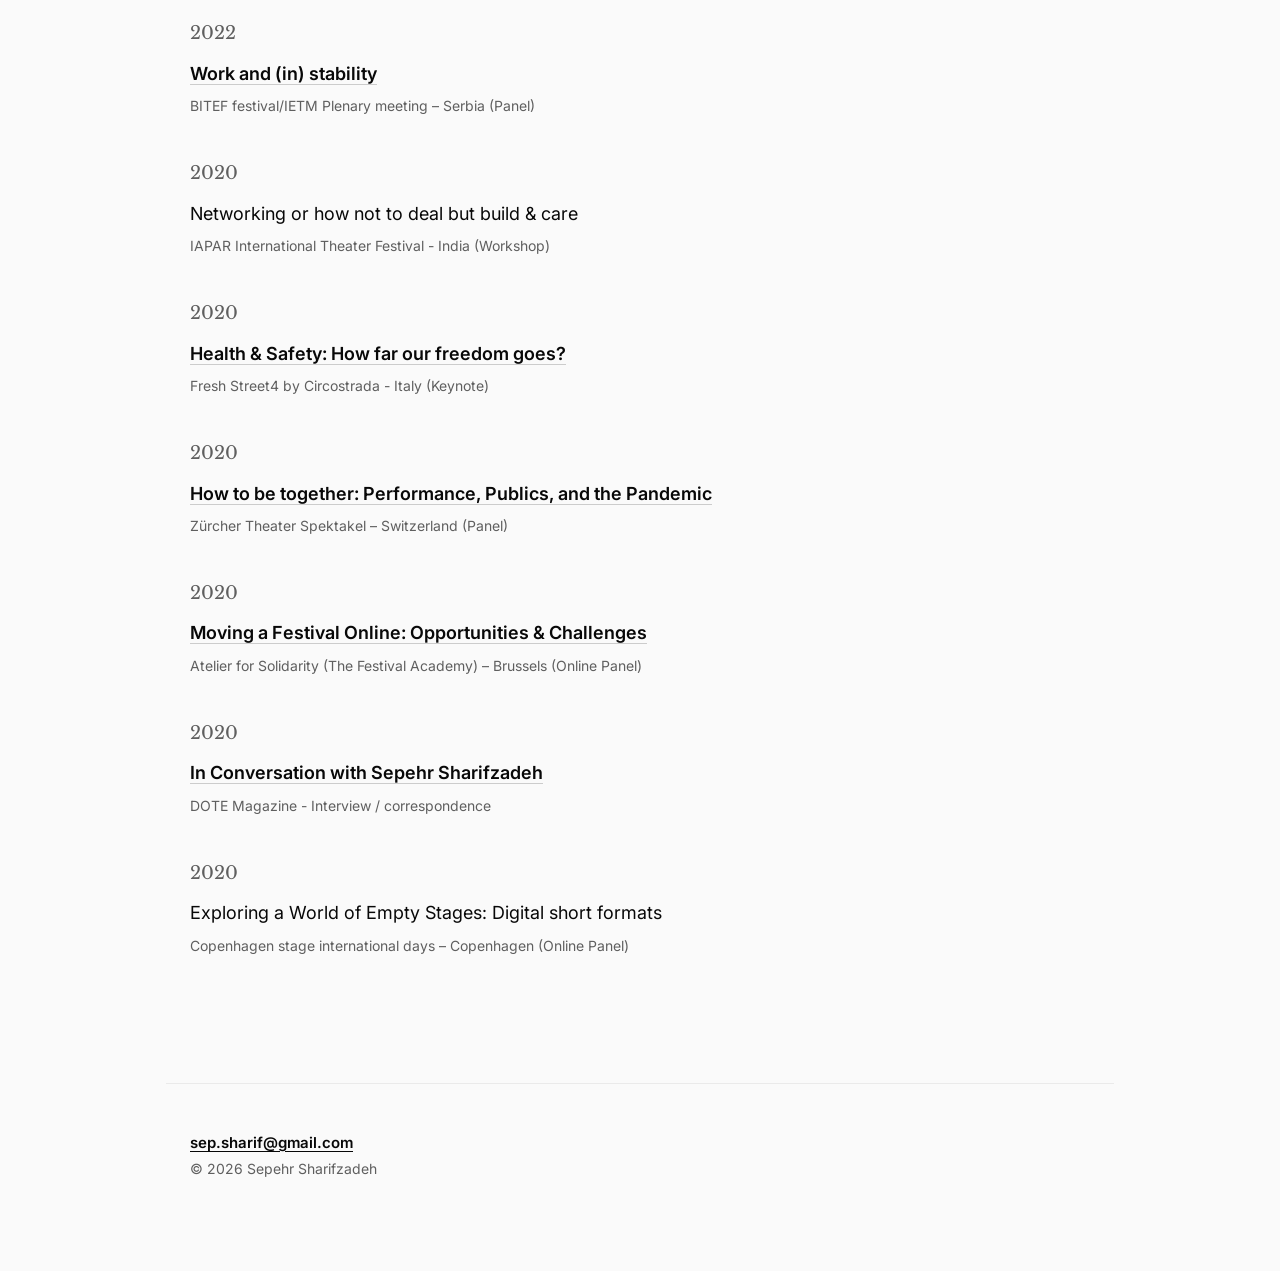
==== commit 92e1c933: "Add Focus section to About page" ====
--- a/about.html
+++ b/about.html
@@ -37,6 +37,16 @@
       <p>He is frequently invited by festivals, networks, and cultural institutions to give keynotes, moderate discussions, or facilitate sessions on international collaboration, curating, and the politics of cultural exchange. His work consistently seeks to connect people, ideas, and practices across borders, shaping spaces where collaboration can emerge from genuine encounter and mutual care.</p>
     </section>
 
+    <section class="home-focus">
+      <h2>Focus</h2>
+      <p>His ongoing areas of inquiry and structural work include:</p>
+      <ul class="minimal-list">
+        <li>International cooperation</li>
+        <li>Access to mobility, visibility, and professional networks</li>
+        <li>Reciprocal exchange between independent artists and institutions</li>
+        <li>Alternative models for touring and collective knowledge</li>
+      </ul>
+    </section>
     <section>
       <h2 class="section-title">Selected Public Contributions</h2>
 
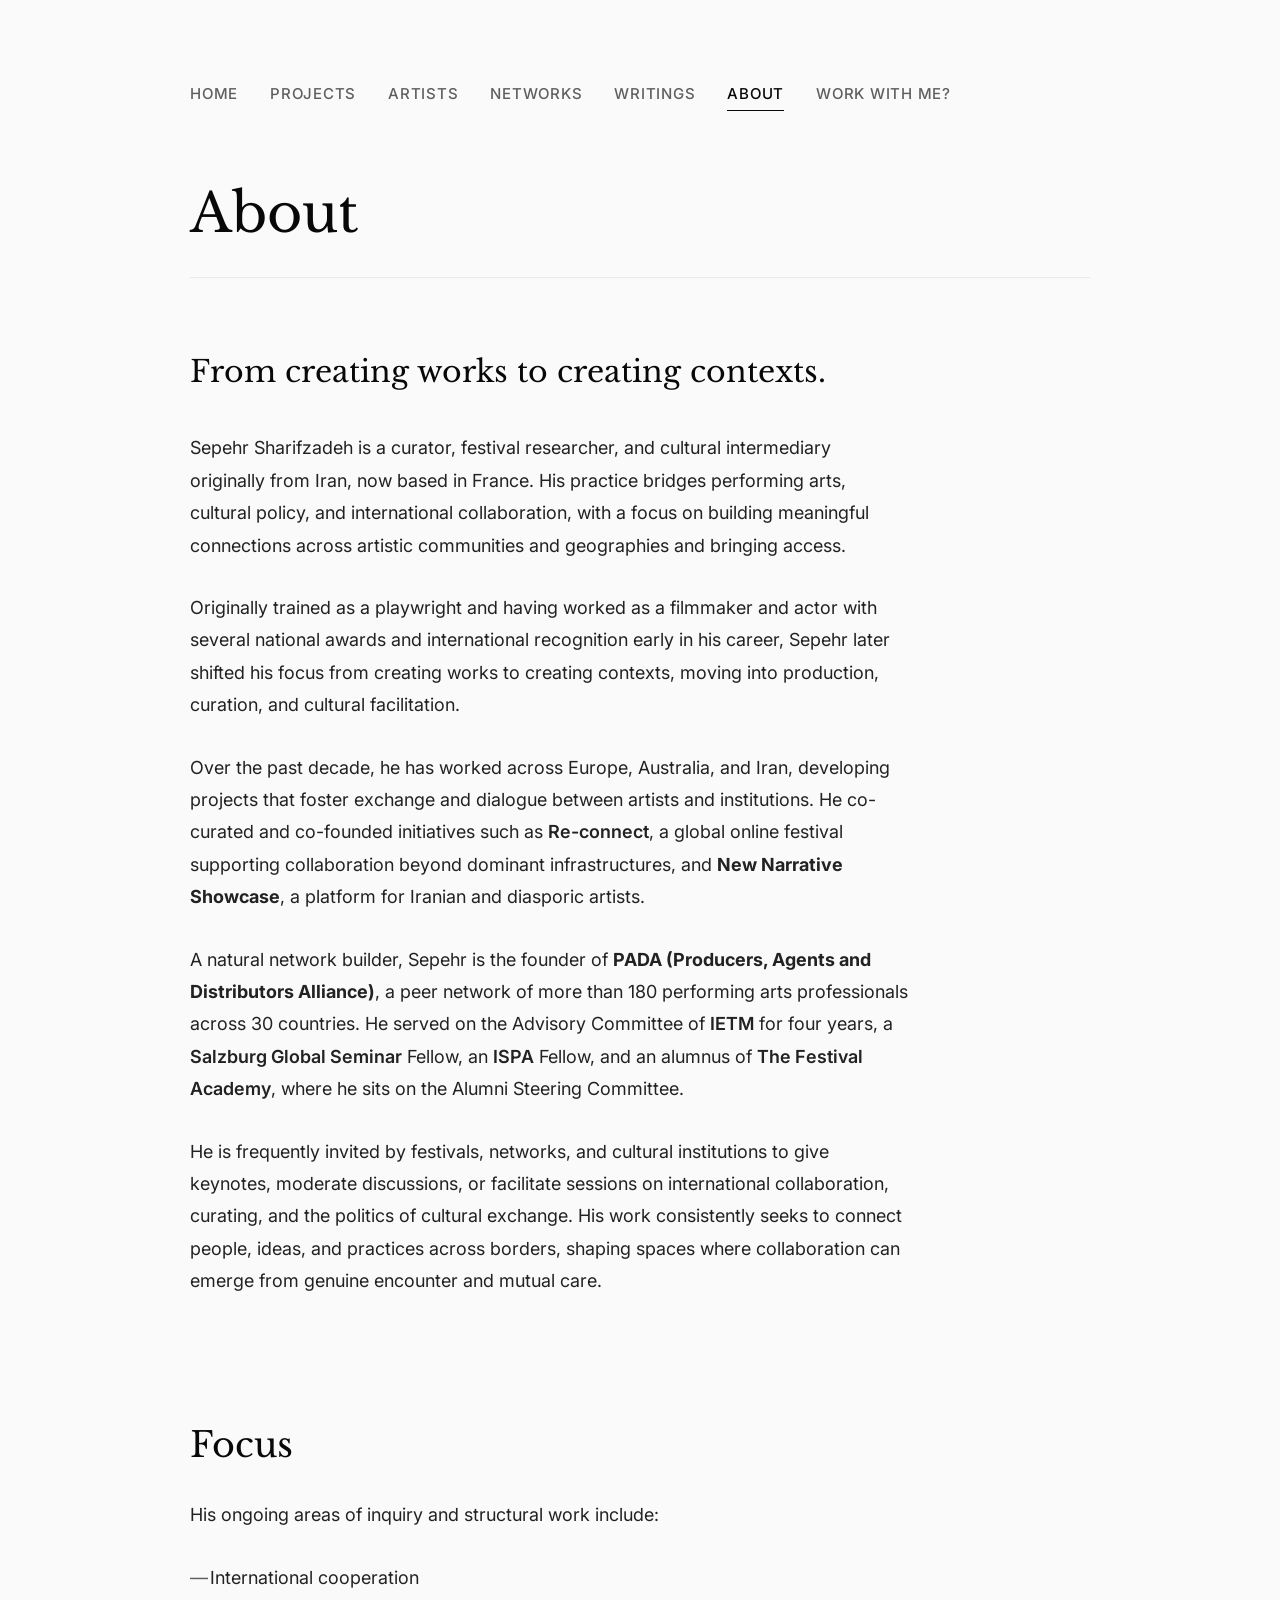
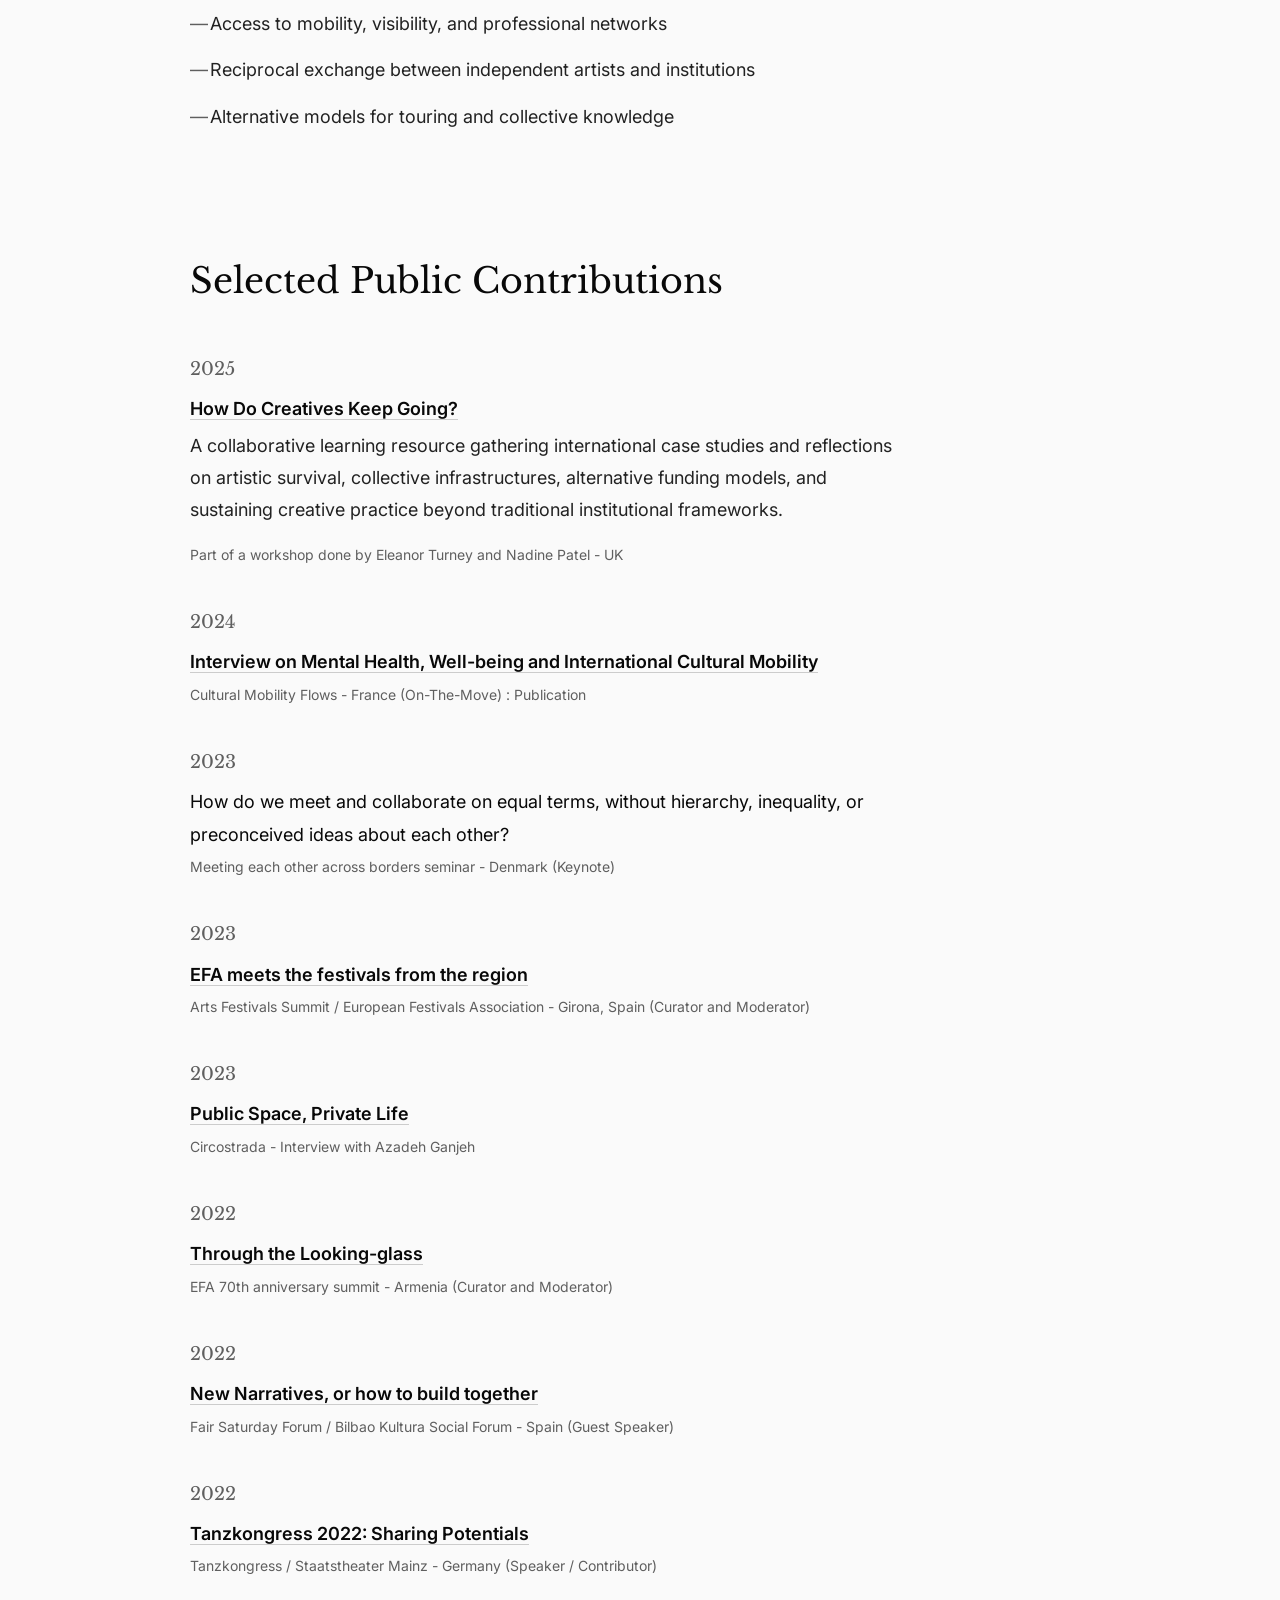
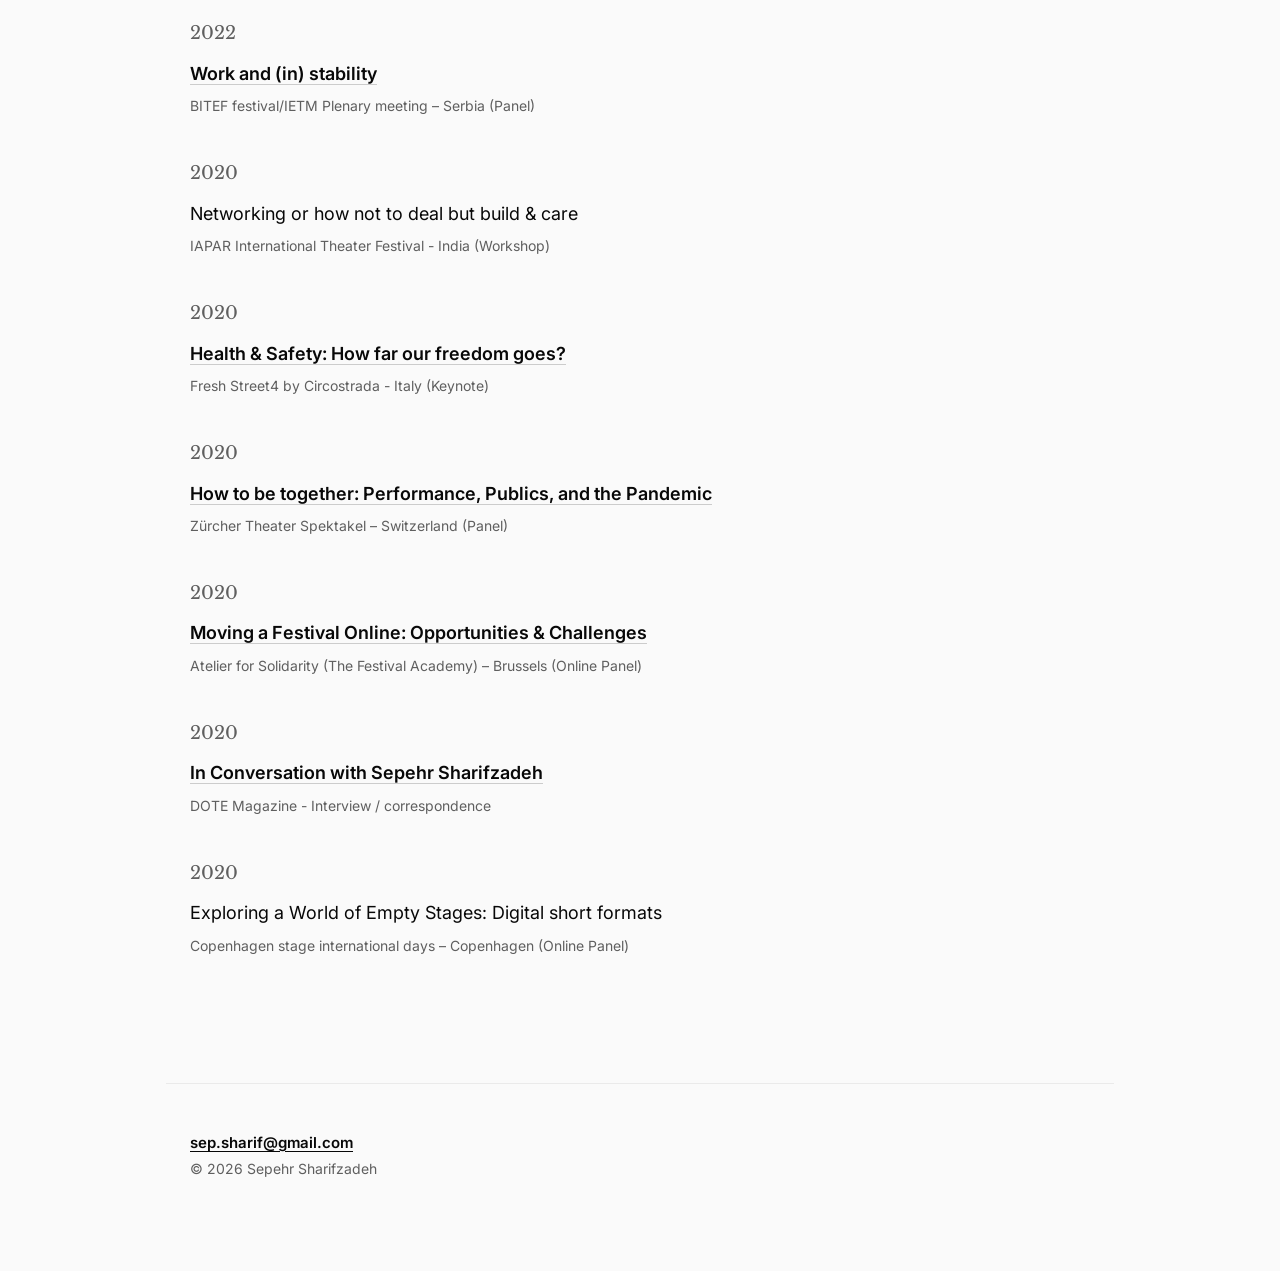
==== commit c8fecf0c: "Update portfolio content and service order" ====
--- a/about.html
+++ b/about.html
@@ -32,7 +32,7 @@
 
       <p>Over the past decade, he has worked across Europe, Australia, and Iran, developing projects that foster exchange and dialogue between artists and institutions. He co-curated and co-founded initiatives such as <strong><a href="https://www.reconnectfestival.com/" target="_blank" rel="noopener">Re-connect</a></strong>, a global online festival supporting collaboration beyond dominant infrastructures, and <strong>New Narrative Showcase</strong>, a platform for Iranian and diasporic artists.</p>
 
-      <p>A natural network builder, Sepehr is the founder of <strong>PADA (Producers, Agents and Distributors Alliance)</strong>, a peer network of over 160 performing arts professionals across 30 countries. He served on the Advisory Committee of <strong><a href="https://www.ietm.org/en" target="_blank" rel="noopener">IETM</a></strong> for four years, a <strong><a href="https://www.salzburgglobal.org/" target="_blank" rel="noopener">Salzburg Global Seminar</a></strong> Fellow, an <strong><a href="https://www.ispa.org/" target="_blank" rel="noopener">ISPA</a></strong> Fellow, and an alumnus of <strong><a href="https://www.thefestivalacademy.eu/" target="_blank" rel="noopener">The Festival Academy</a></strong>, where he sits on the Alumni Steering Committee.</p>
+      <p>A natural network builder, Sepehr is the founder of <strong>PADA (Producers, Agents and Distributors Alliance)</strong>, a peer network of more than 180 performing arts professionals across 30 countries. He served on the Advisory Committee of <strong><a href="https://www.ietm.org/en" target="_blank" rel="noopener">IETM</a></strong> for four years, a <strong><a href="https://www.salzburgglobal.org/" target="_blank" rel="noopener">Salzburg Global Seminar</a></strong> Fellow, an <strong><a href="https://www.ispa.org/" target="_blank" rel="noopener">ISPA</a></strong> Fellow, and an alumnus of <strong><a href="https://www.thefestivalacademy.eu/" target="_blank" rel="noopener">The Festival Academy</a></strong>, where he sits on the Alumni Steering Committee.</p>
 
       <p>He is frequently invited by festivals, networks, and cultural institutions to give keynotes, moderate discussions, or facilitate sessions on international collaboration, curating, and the politics of cultural exchange. His work consistently seeks to connect people, ideas, and practices across borders, shaping spaces where collaboration can emerge from genuine encounter and mutual care.</p>
     </section>
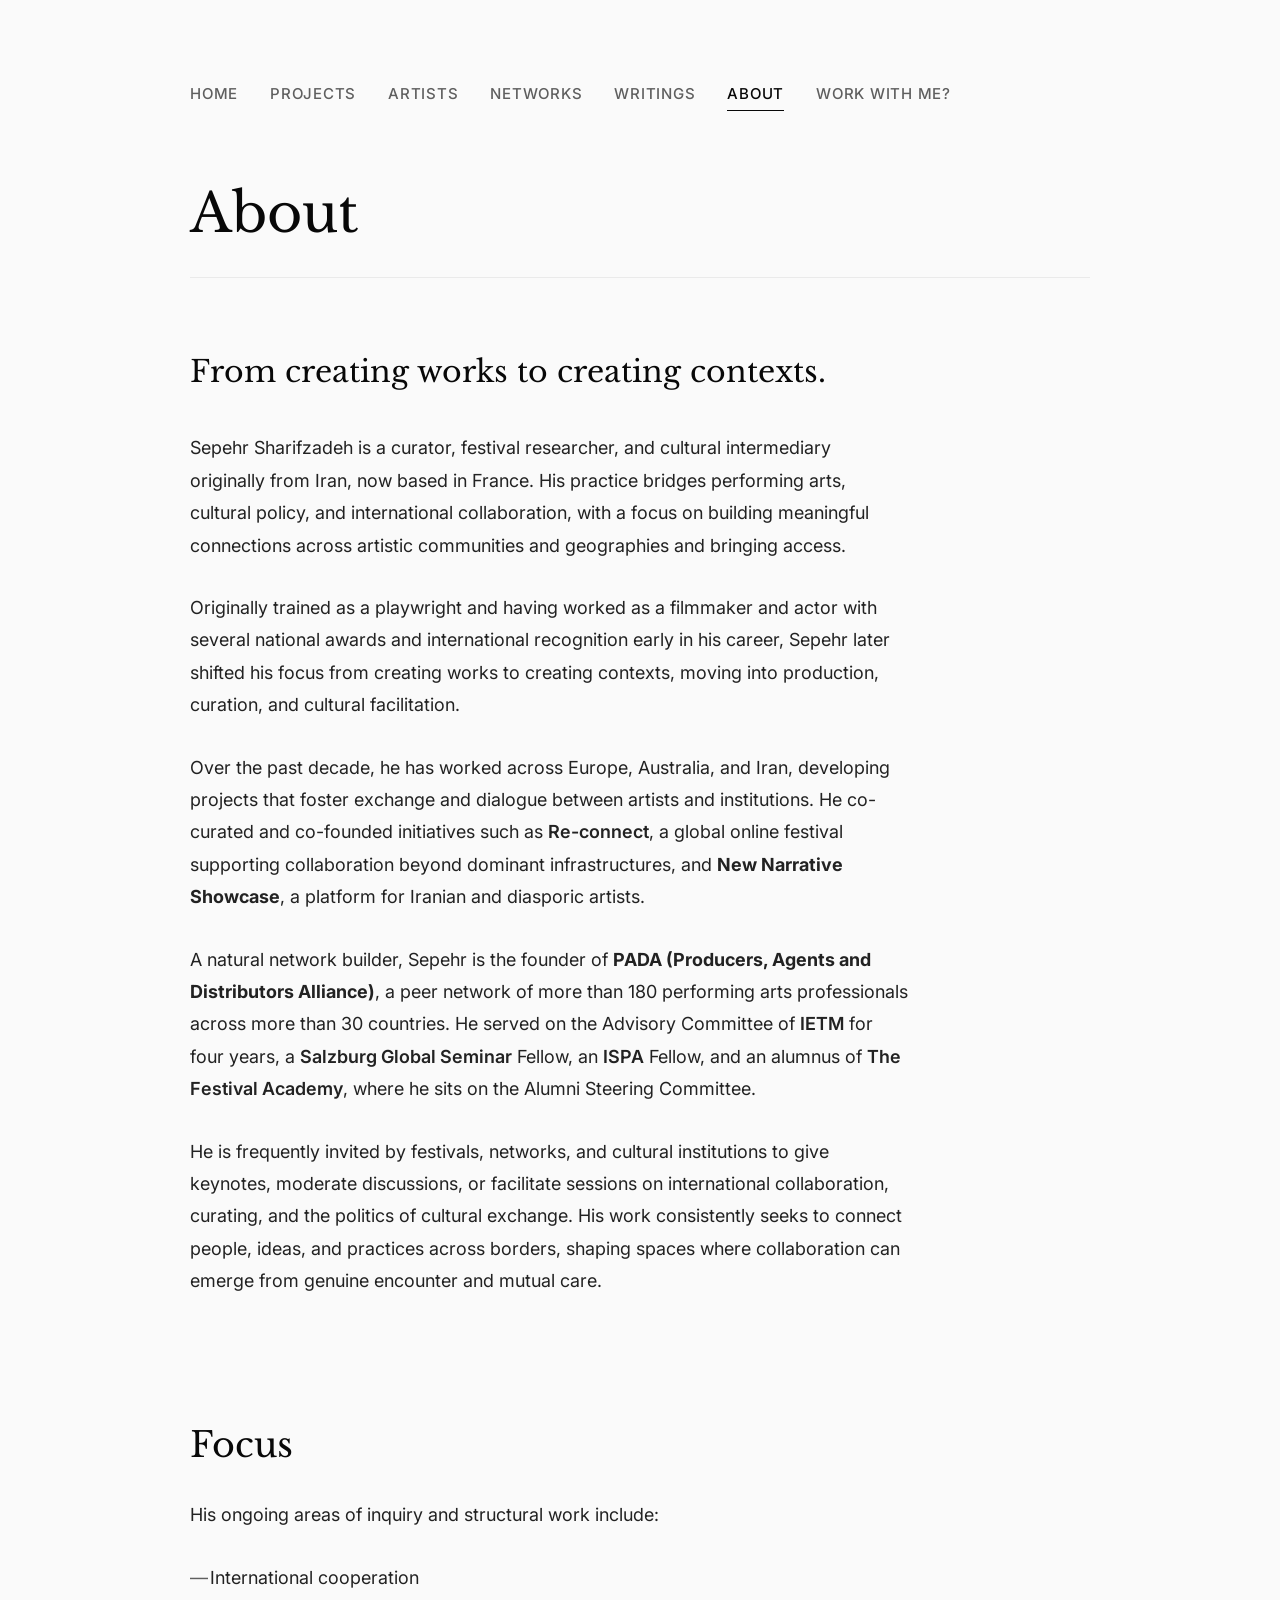
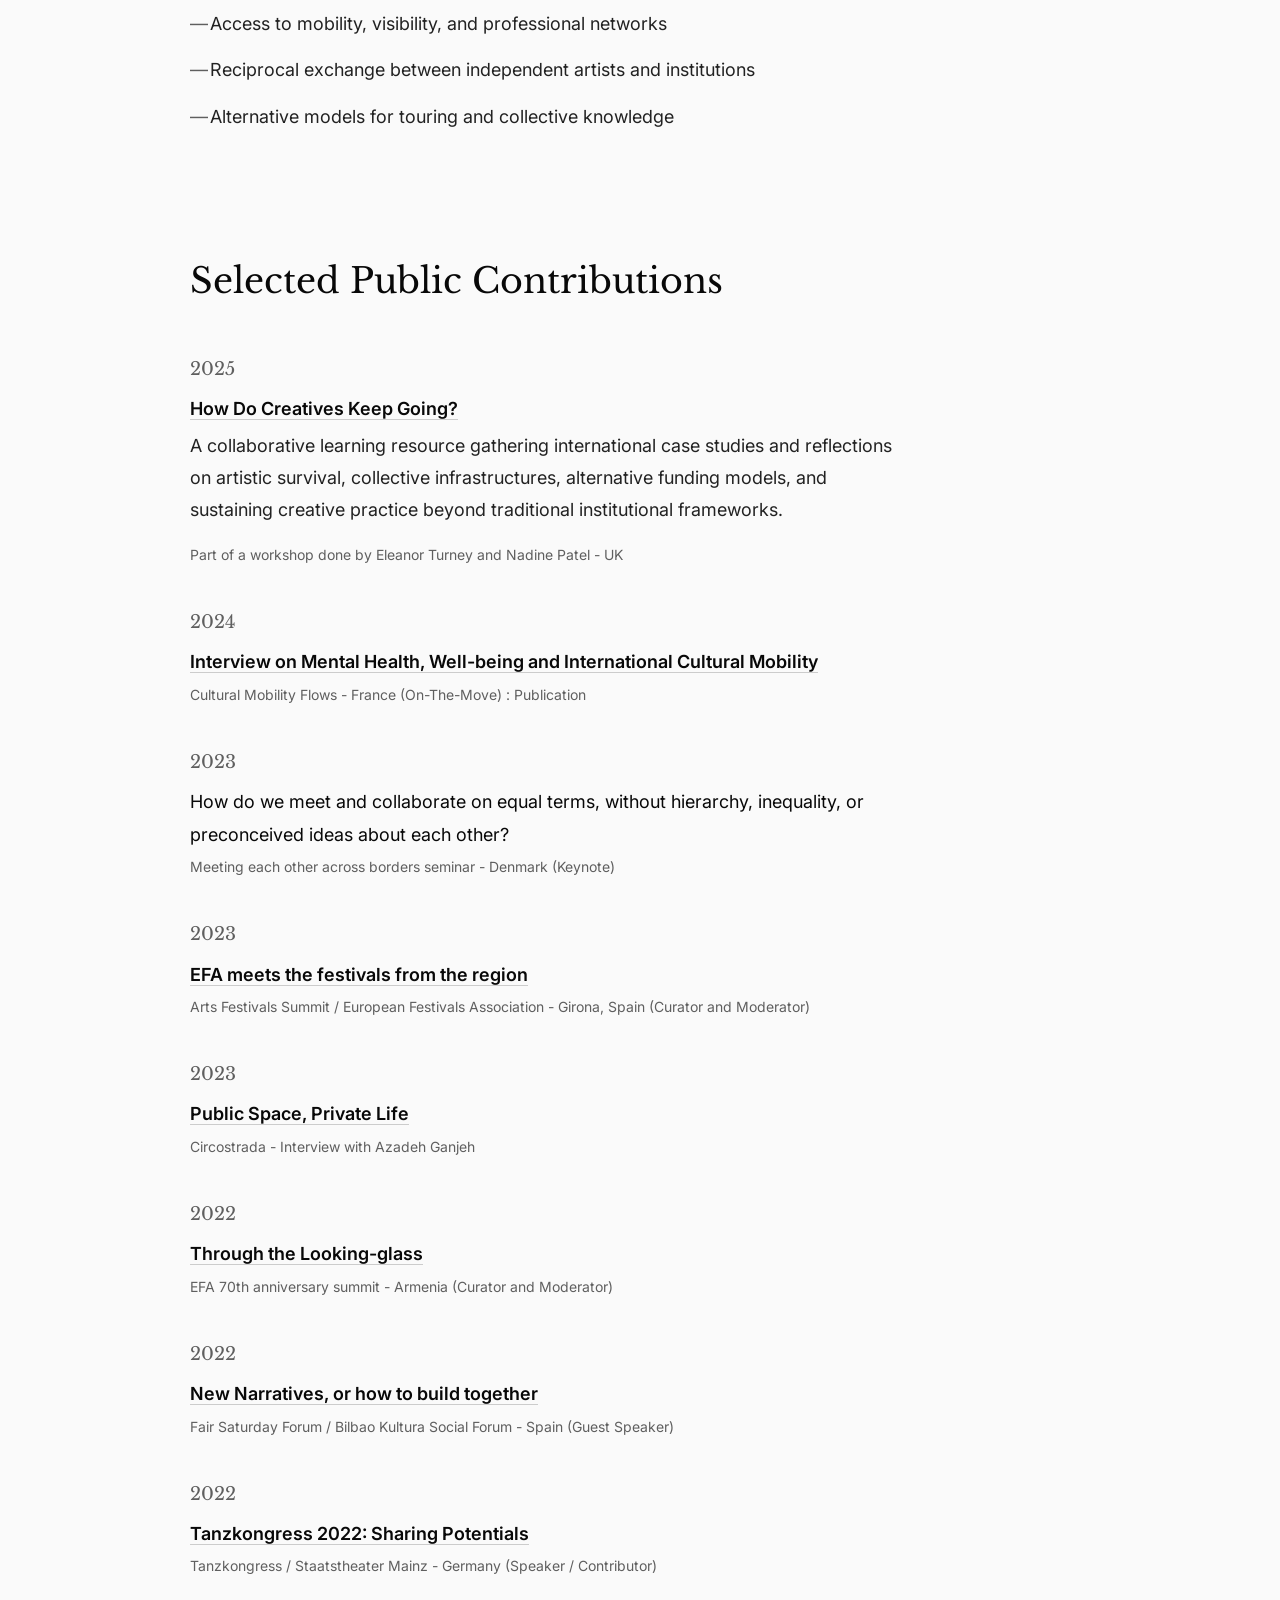
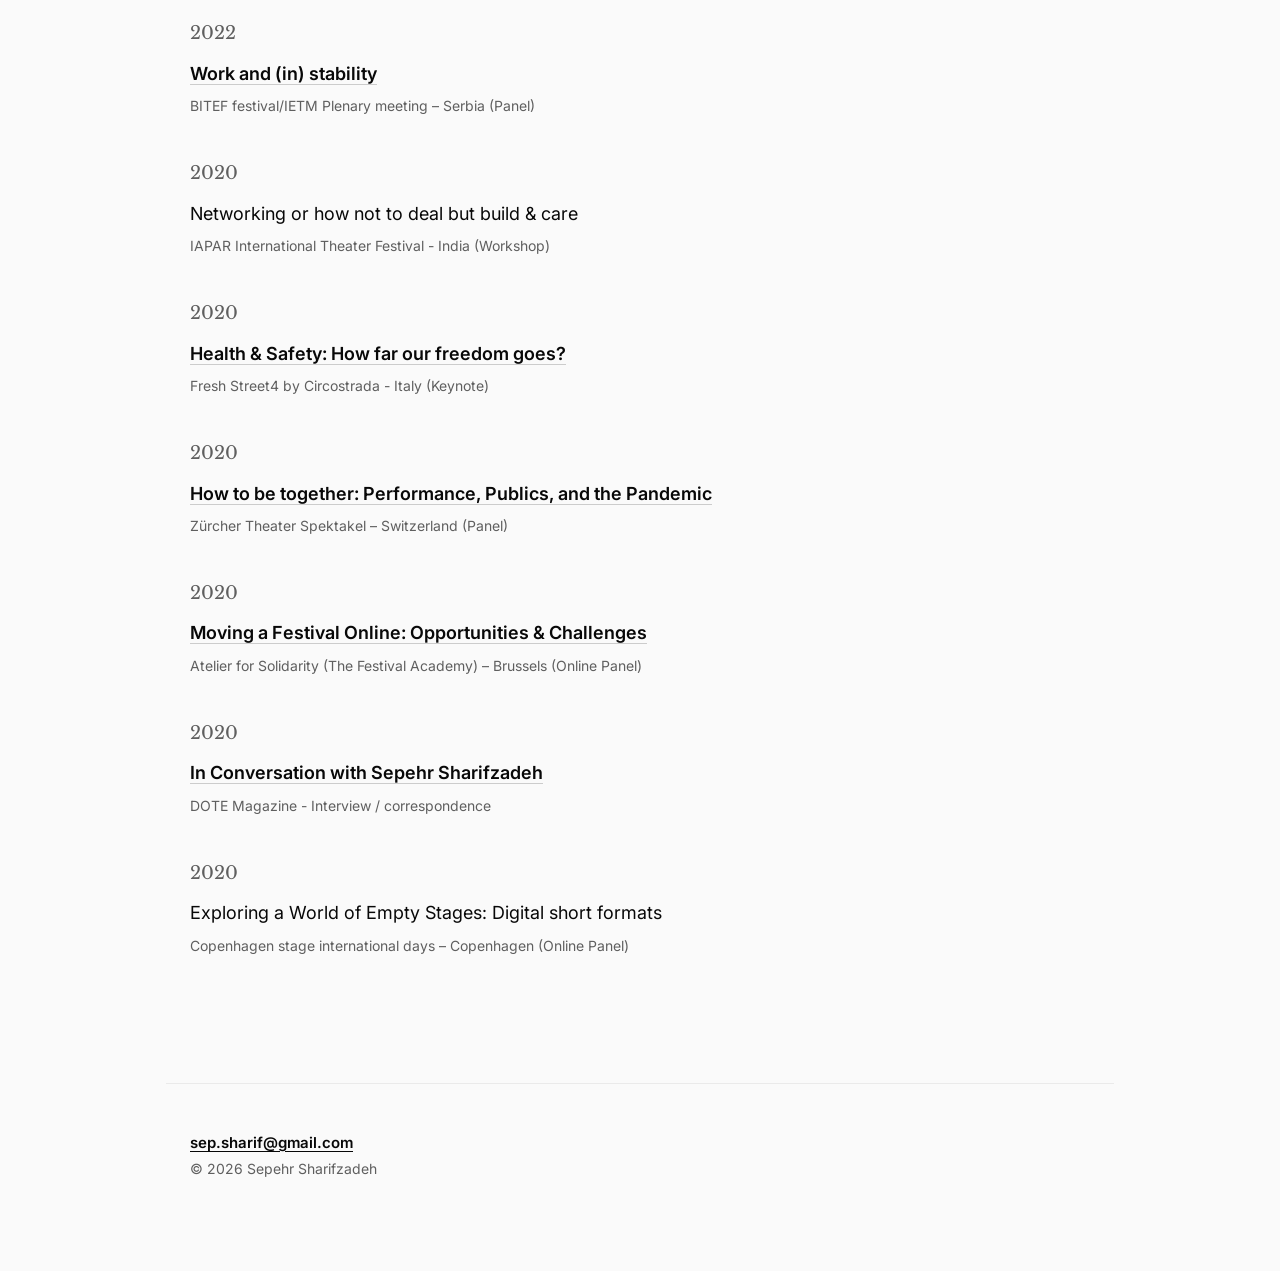
==== commit 9c305aa4: "Align PADA network figures across pages" ====
--- a/about.html
+++ b/about.html
@@ -32,7 +32,7 @@
 
       <p>Over the past decade, he has worked across Europe, Australia, and Iran, developing projects that foster exchange and dialogue between artists and institutions. He co-curated and co-founded initiatives such as <strong><a href="https://www.reconnectfestival.com/" target="_blank" rel="noopener">Re-connect</a></strong>, a global online festival supporting collaboration beyond dominant infrastructures, and <strong>New Narrative Showcase</strong>, a platform for Iranian and diasporic artists.</p>
 
-      <p>A natural network builder, Sepehr is the founder of <strong>PADA (Producers, Agents and Distributors Alliance)</strong>, a peer network of more than 180 performing arts professionals across 30 countries. He served on the Advisory Committee of <strong><a href="https://www.ietm.org/en" target="_blank" rel="noopener">IETM</a></strong> for four years, a <strong><a href="https://www.salzburgglobal.org/" target="_blank" rel="noopener">Salzburg Global Seminar</a></strong> Fellow, an <strong><a href="https://www.ispa.org/" target="_blank" rel="noopener">ISPA</a></strong> Fellow, and an alumnus of <strong><a href="https://www.thefestivalacademy.eu/" target="_blank" rel="noopener">The Festival Academy</a></strong>, where he sits on the Alumni Steering Committee.</p>
+      <p>A natural network builder, Sepehr is the founder of <strong>PADA (Producers, Agents and Distributors Alliance)</strong>, a peer network of more than 180 performing arts professionals across more than 30 countries. He served on the Advisory Committee of <strong><a href="https://www.ietm.org/en" target="_blank" rel="noopener">IETM</a></strong> for four years, a <strong><a href="https://www.salzburgglobal.org/" target="_blank" rel="noopener">Salzburg Global Seminar</a></strong> Fellow, an <strong><a href="https://www.ispa.org/" target="_blank" rel="noopener">ISPA</a></strong> Fellow, and an alumnus of <strong><a href="https://www.thefestivalacademy.eu/" target="_blank" rel="noopener">The Festival Academy</a></strong>, where he sits on the Alumni Steering Committee.</p>
 
       <p>He is frequently invited by festivals, networks, and cultural institutions to give keynotes, moderate discussions, or facilitate sessions on international collaboration, curating, and the politics of cultural exchange. His work consistently seeks to connect people, ideas, and practices across borders, shaping spaces where collaboration can emerge from genuine encounter and mutual care.</p>
     </section>
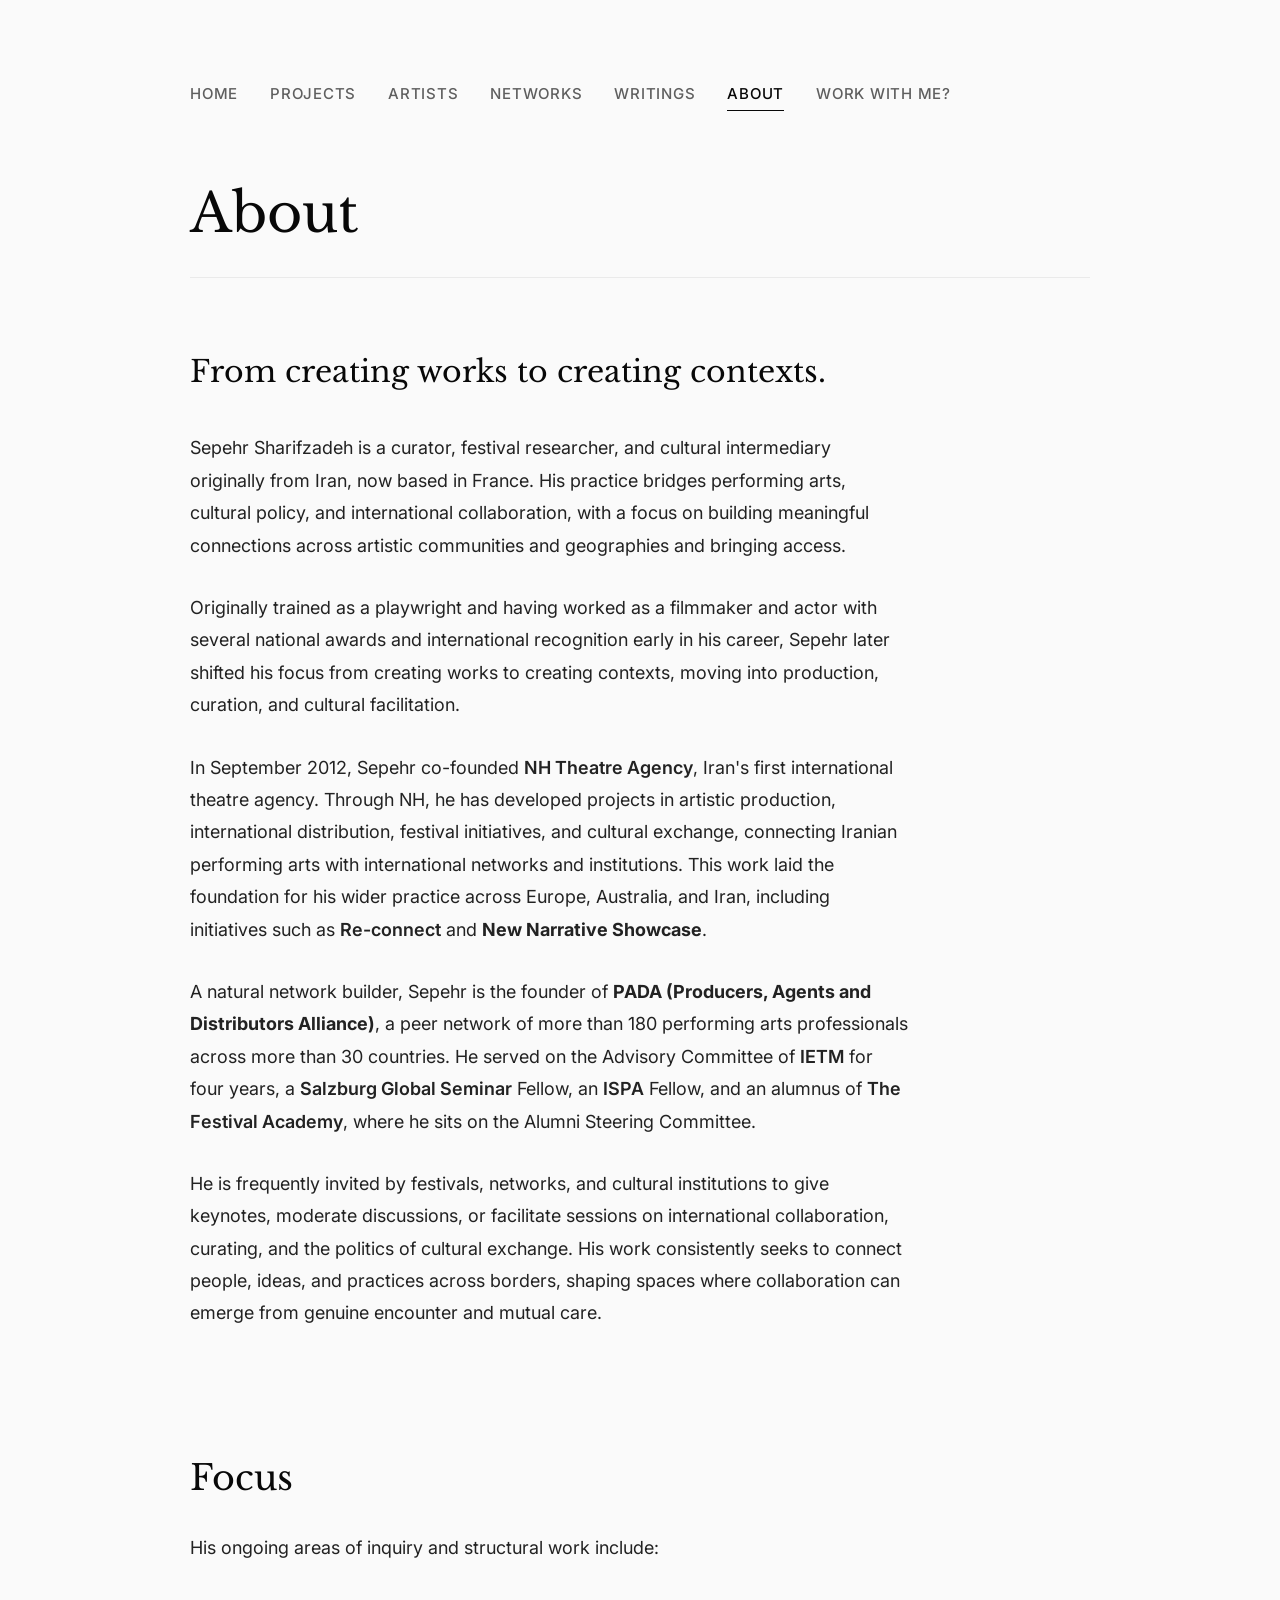
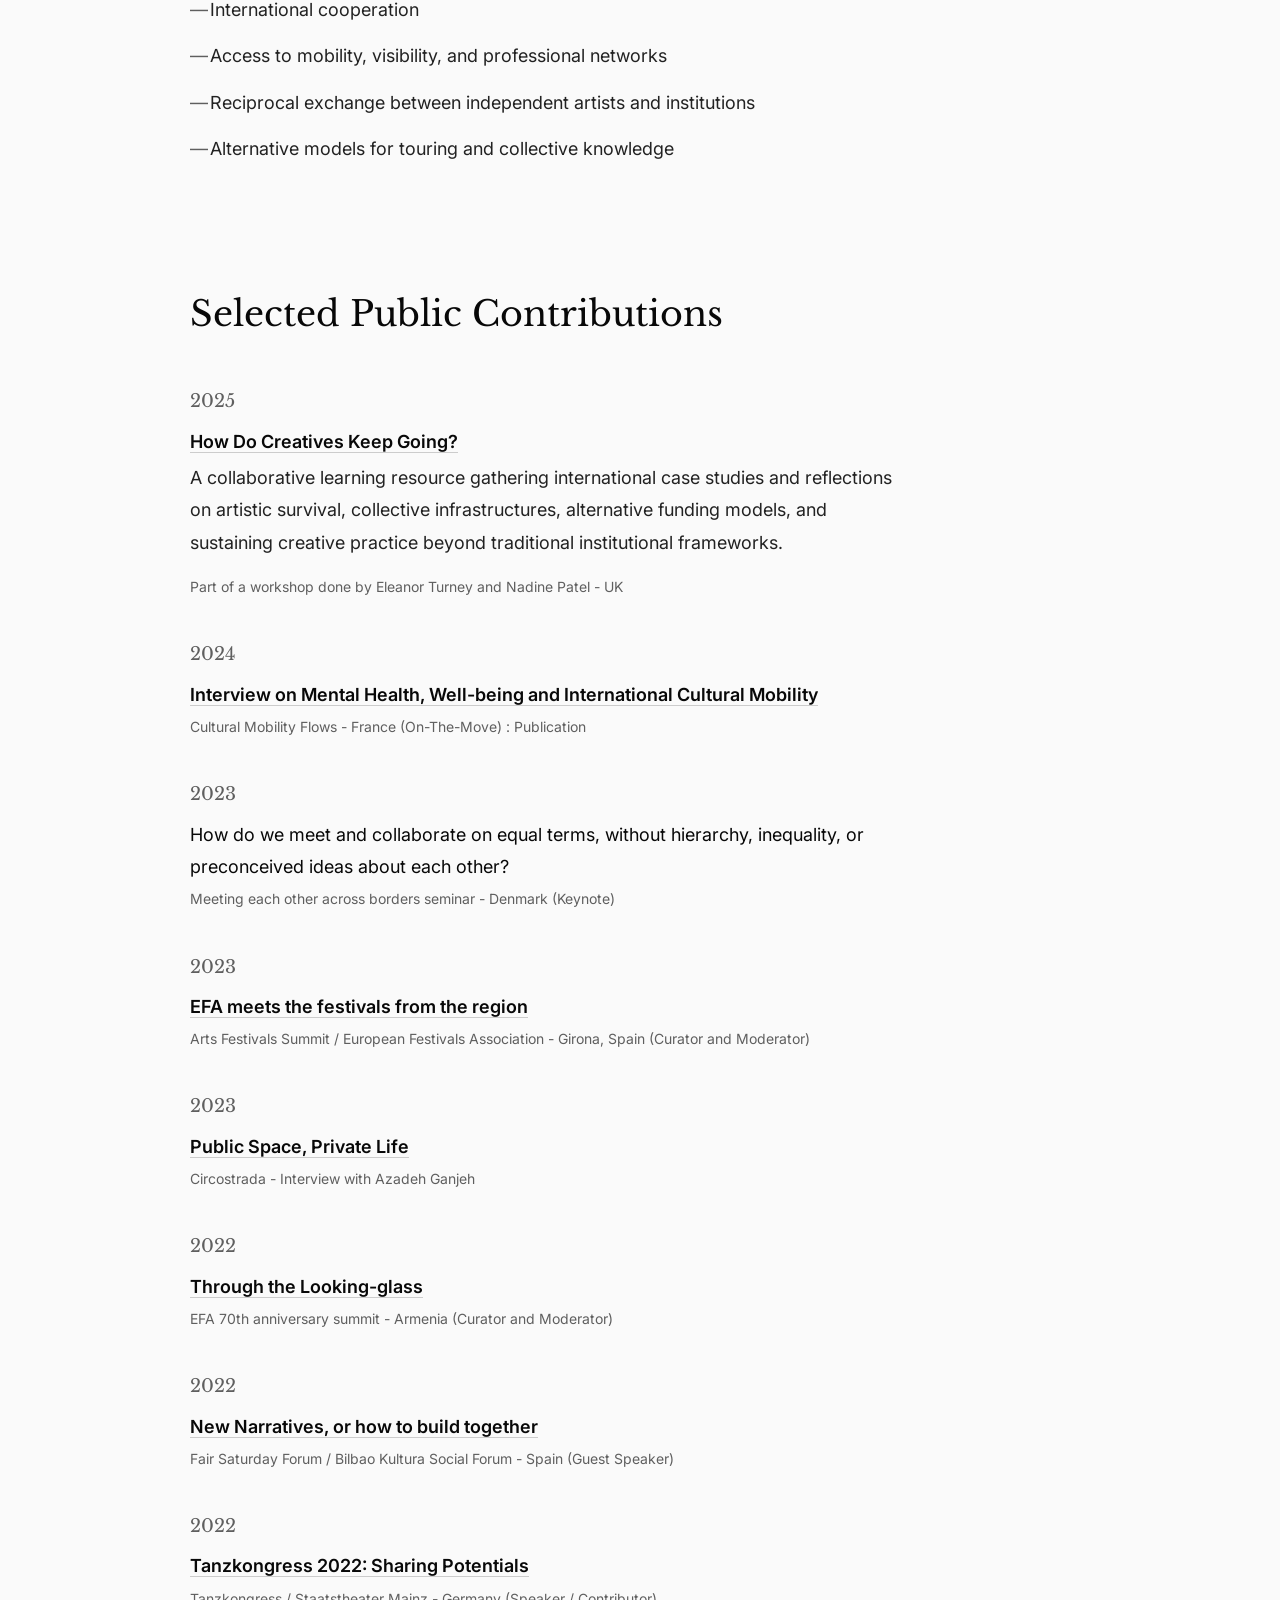
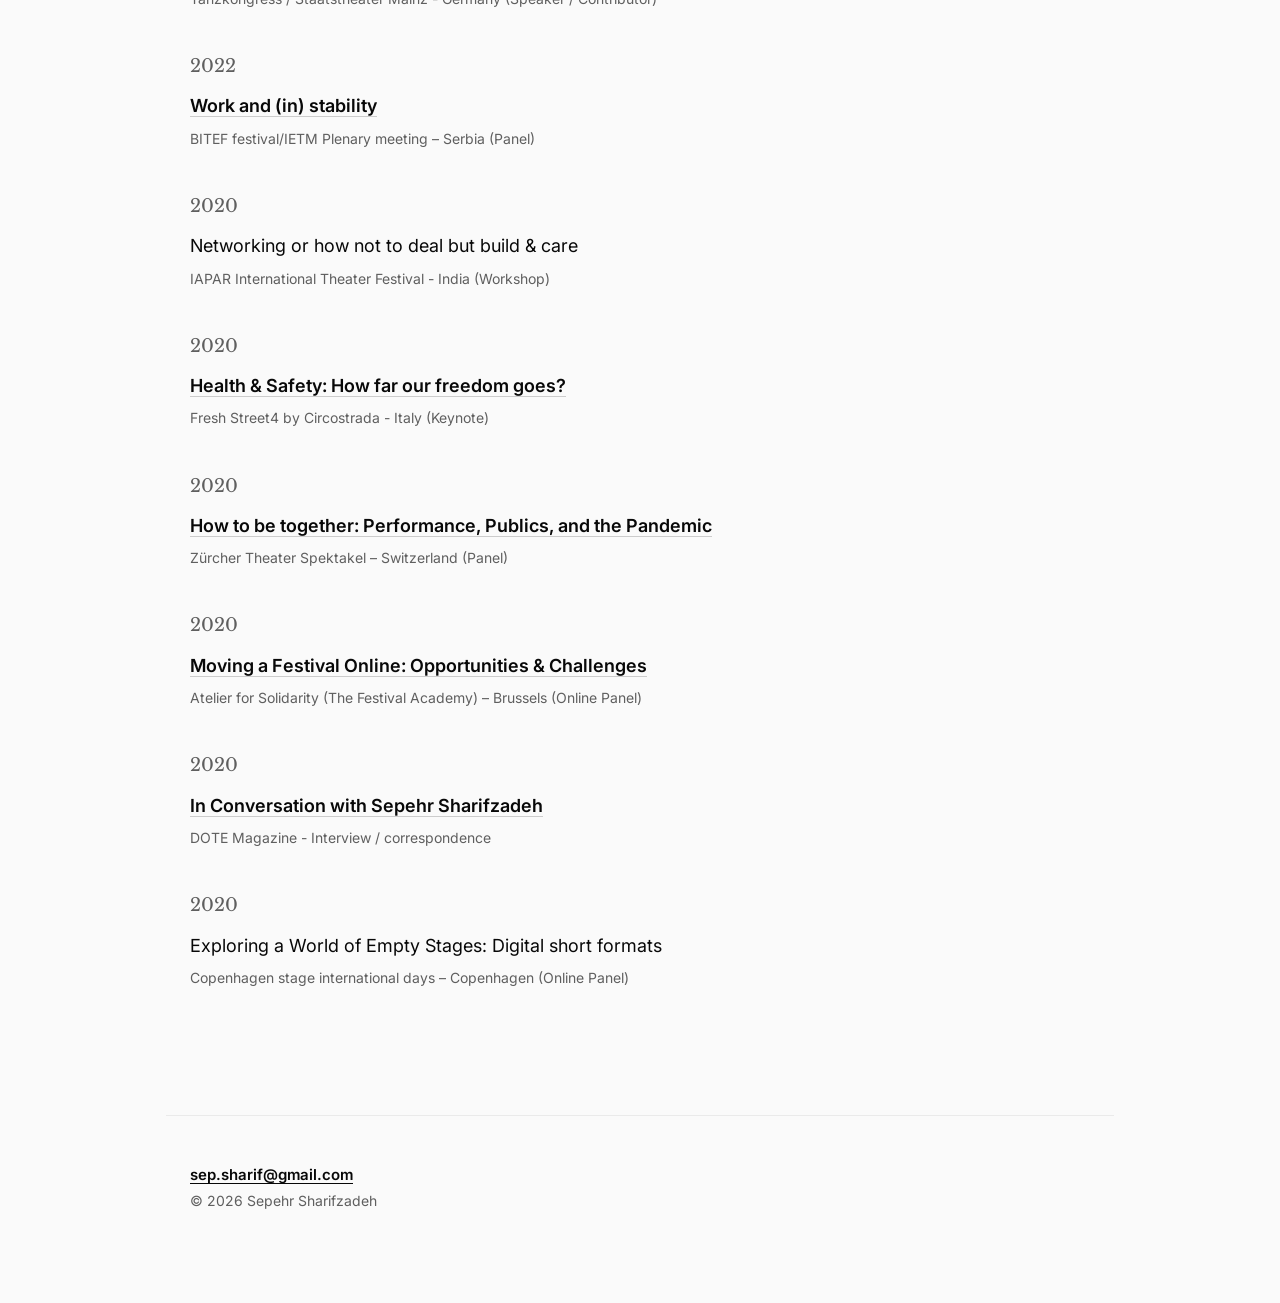
==== commit cd41eb53: "Add NH Theatre Agency to professional biography" ====
--- a/about.html
+++ b/about.html
@@ -30,7 +30,7 @@
 
       <p>Originally trained as a playwright and having worked as a filmmaker and actor with several national awards and international recognition early in his career, Sepehr later shifted his focus from creating works to creating contexts, moving into production, curation, and cultural facilitation.</p>
 
-      <p>Over the past decade, he has worked across Europe, Australia, and Iran, developing projects that foster exchange and dialogue between artists and institutions. He co-curated and co-founded initiatives such as <strong><a href="https://www.reconnectfestival.com/" target="_blank" rel="noopener">Re-connect</a></strong>, a global online festival supporting collaboration beyond dominant infrastructures, and <strong>New Narrative Showcase</strong>, a platform for Iranian and diasporic artists.</p>
+      <p>In September 2012, Sepehr co-founded <strong><a href="projects.html">NH Theatre Agency</a></strong>, Iran's first international theatre agency. Through NH, he has developed projects in artistic production, international distribution, festival initiatives, and cultural exchange, connecting Iranian performing arts with international networks and institutions. This work laid the foundation for his wider practice across Europe, Australia, and Iran, including initiatives such as <strong><a href="https://www.reconnectfestival.com/" target="_blank" rel="noopener">Re-connect</a></strong> and <strong>New Narrative Showcase</strong>.</p>
 
       <p>A natural network builder, Sepehr is the founder of <strong>PADA (Producers, Agents and Distributors Alliance)</strong>, a peer network of more than 180 performing arts professionals across more than 30 countries. He served on the Advisory Committee of <strong><a href="https://www.ietm.org/en" target="_blank" rel="noopener">IETM</a></strong> for four years, a <strong><a href="https://www.salzburgglobal.org/" target="_blank" rel="noopener">Salzburg Global Seminar</a></strong> Fellow, an <strong><a href="https://www.ispa.org/" target="_blank" rel="noopener">ISPA</a></strong> Fellow, and an alumnus of <strong><a href="https://www.thefestivalacademy.eu/" target="_blank" rel="noopener">The Festival Academy</a></strong>, where he sits on the Alumni Steering Committee.</p>
 
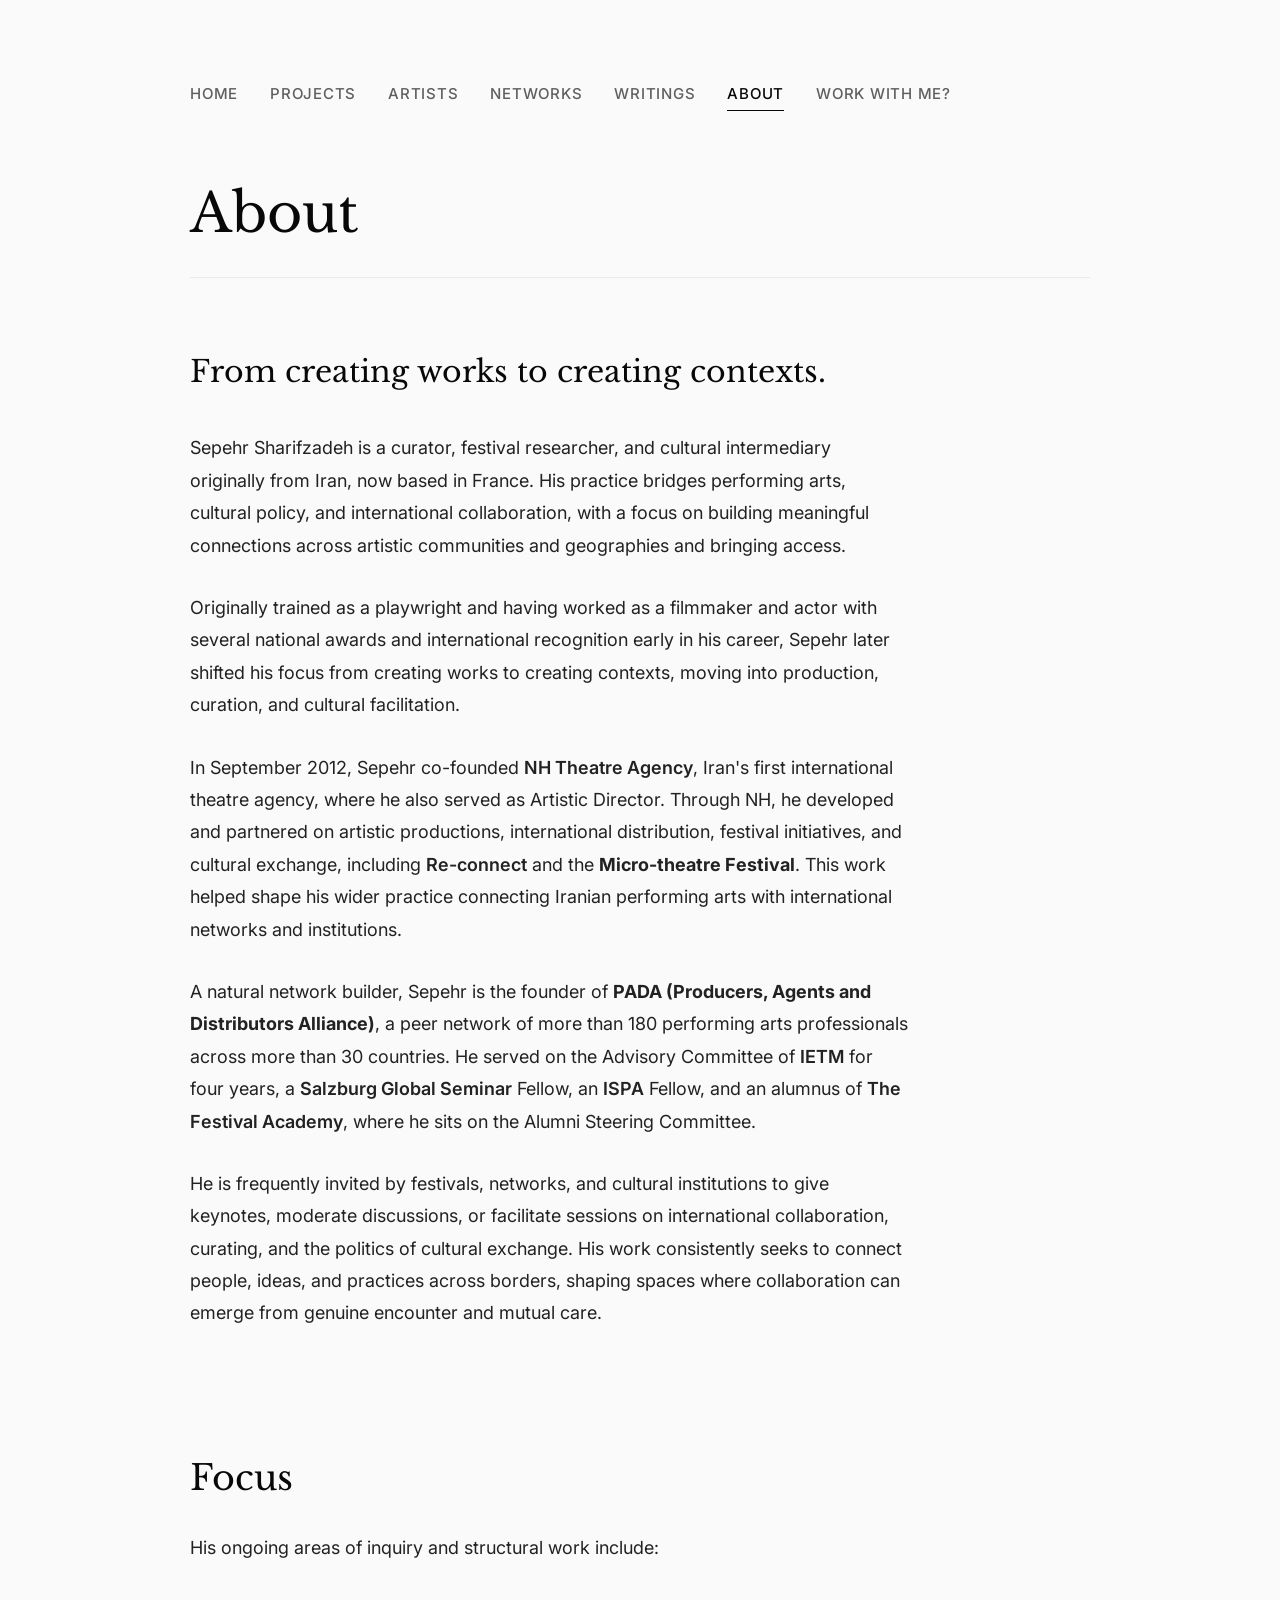
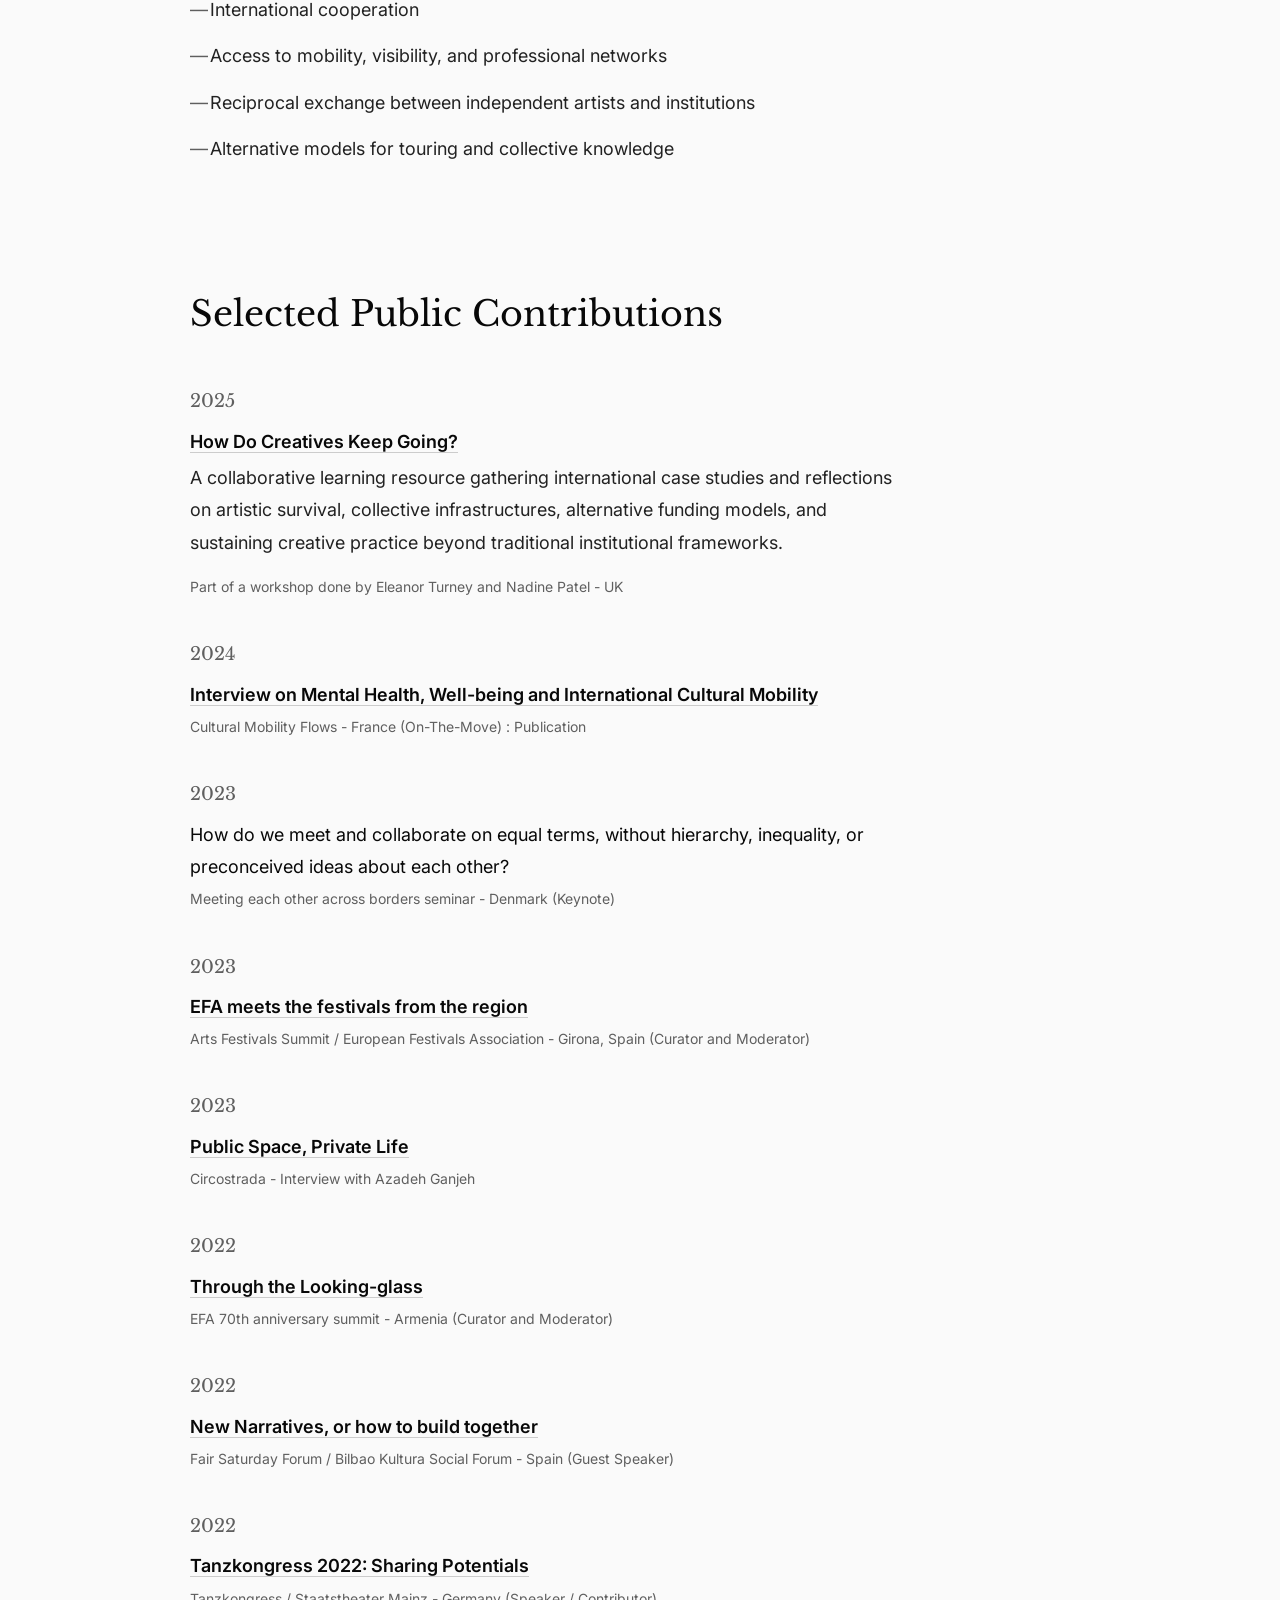
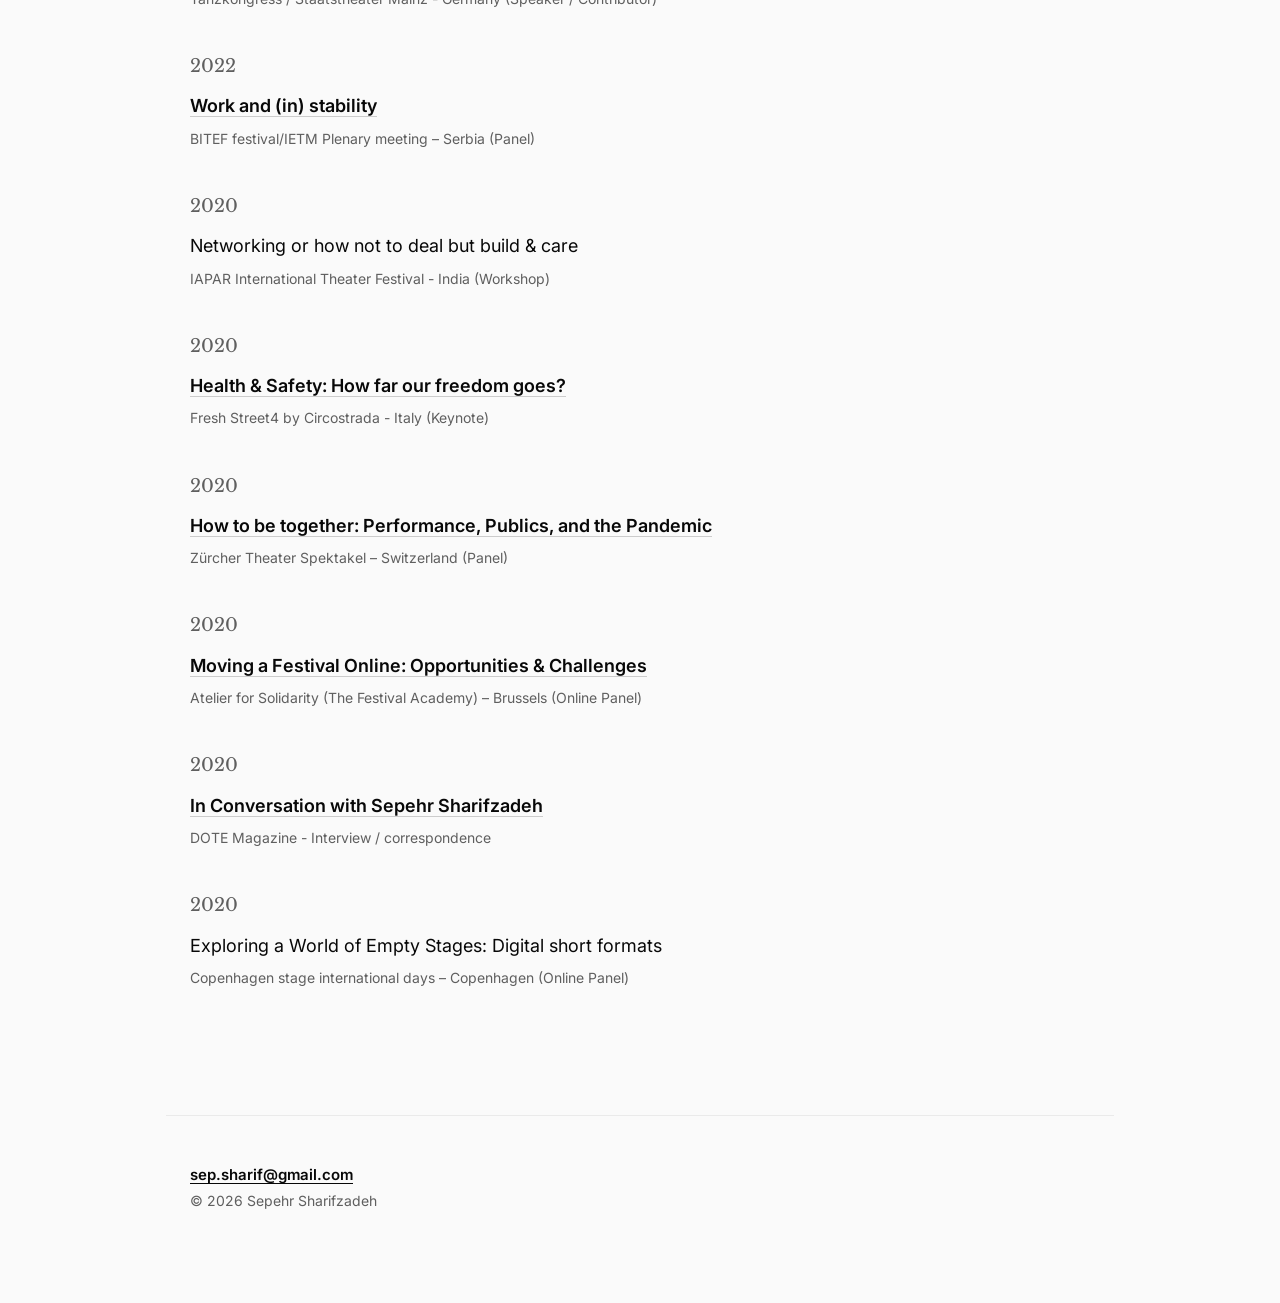
==== commit f399d927: "Clarify NH artistic direction and project partnerships in biography" ====
--- a/about.html
+++ b/about.html
@@ -30,7 +30,7 @@
 
       <p>Originally trained as a playwright and having worked as a filmmaker and actor with several national awards and international recognition early in his career, Sepehr later shifted his focus from creating works to creating contexts, moving into production, curation, and cultural facilitation.</p>
 
-      <p>In September 2012, Sepehr co-founded <strong><a href="projects.html">NH Theatre Agency</a></strong>, Iran's first international theatre agency. Through NH, he has developed projects in artistic production, international distribution, festival initiatives, and cultural exchange, connecting Iranian performing arts with international networks and institutions. This work laid the foundation for his wider practice across Europe, Australia, and Iran, including initiatives such as <strong><a href="https://www.reconnectfestival.com/" target="_blank" rel="noopener">Re-connect</a></strong> and <strong>New Narrative Showcase</strong>.</p>
+      <p>In September 2012, Sepehr co-founded <strong><a href="projects.html">NH Theatre Agency</a></strong>, Iran's first international theatre agency, where he also served as Artistic Director. Through NH, he developed and partnered on artistic productions, international distribution, festival initiatives, and cultural exchange, including <strong><a href="https://www.reconnectfestival.com/" target="_blank" rel="noopener">Re-connect</a></strong> and the <strong>Micro-theatre Festival</strong>. This work helped shape his wider practice connecting Iranian performing arts with international networks and institutions.</p>
 
       <p>A natural network builder, Sepehr is the founder of <strong>PADA (Producers, Agents and Distributors Alliance)</strong>, a peer network of more than 180 performing arts professionals across more than 30 countries. He served on the Advisory Committee of <strong><a href="https://www.ietm.org/en" target="_blank" rel="noopener">IETM</a></strong> for four years, a <strong><a href="https://www.salzburgglobal.org/" target="_blank" rel="noopener">Salzburg Global Seminar</a></strong> Fellow, an <strong><a href="https://www.ispa.org/" target="_blank" rel="noopener">ISPA</a></strong> Fellow, and an alumnus of <strong><a href="https://www.thefestivalacademy.eu/" target="_blank" rel="noopener">The Festival Academy</a></strong>, where he sits on the Alumni Steering Committee.</p>
 
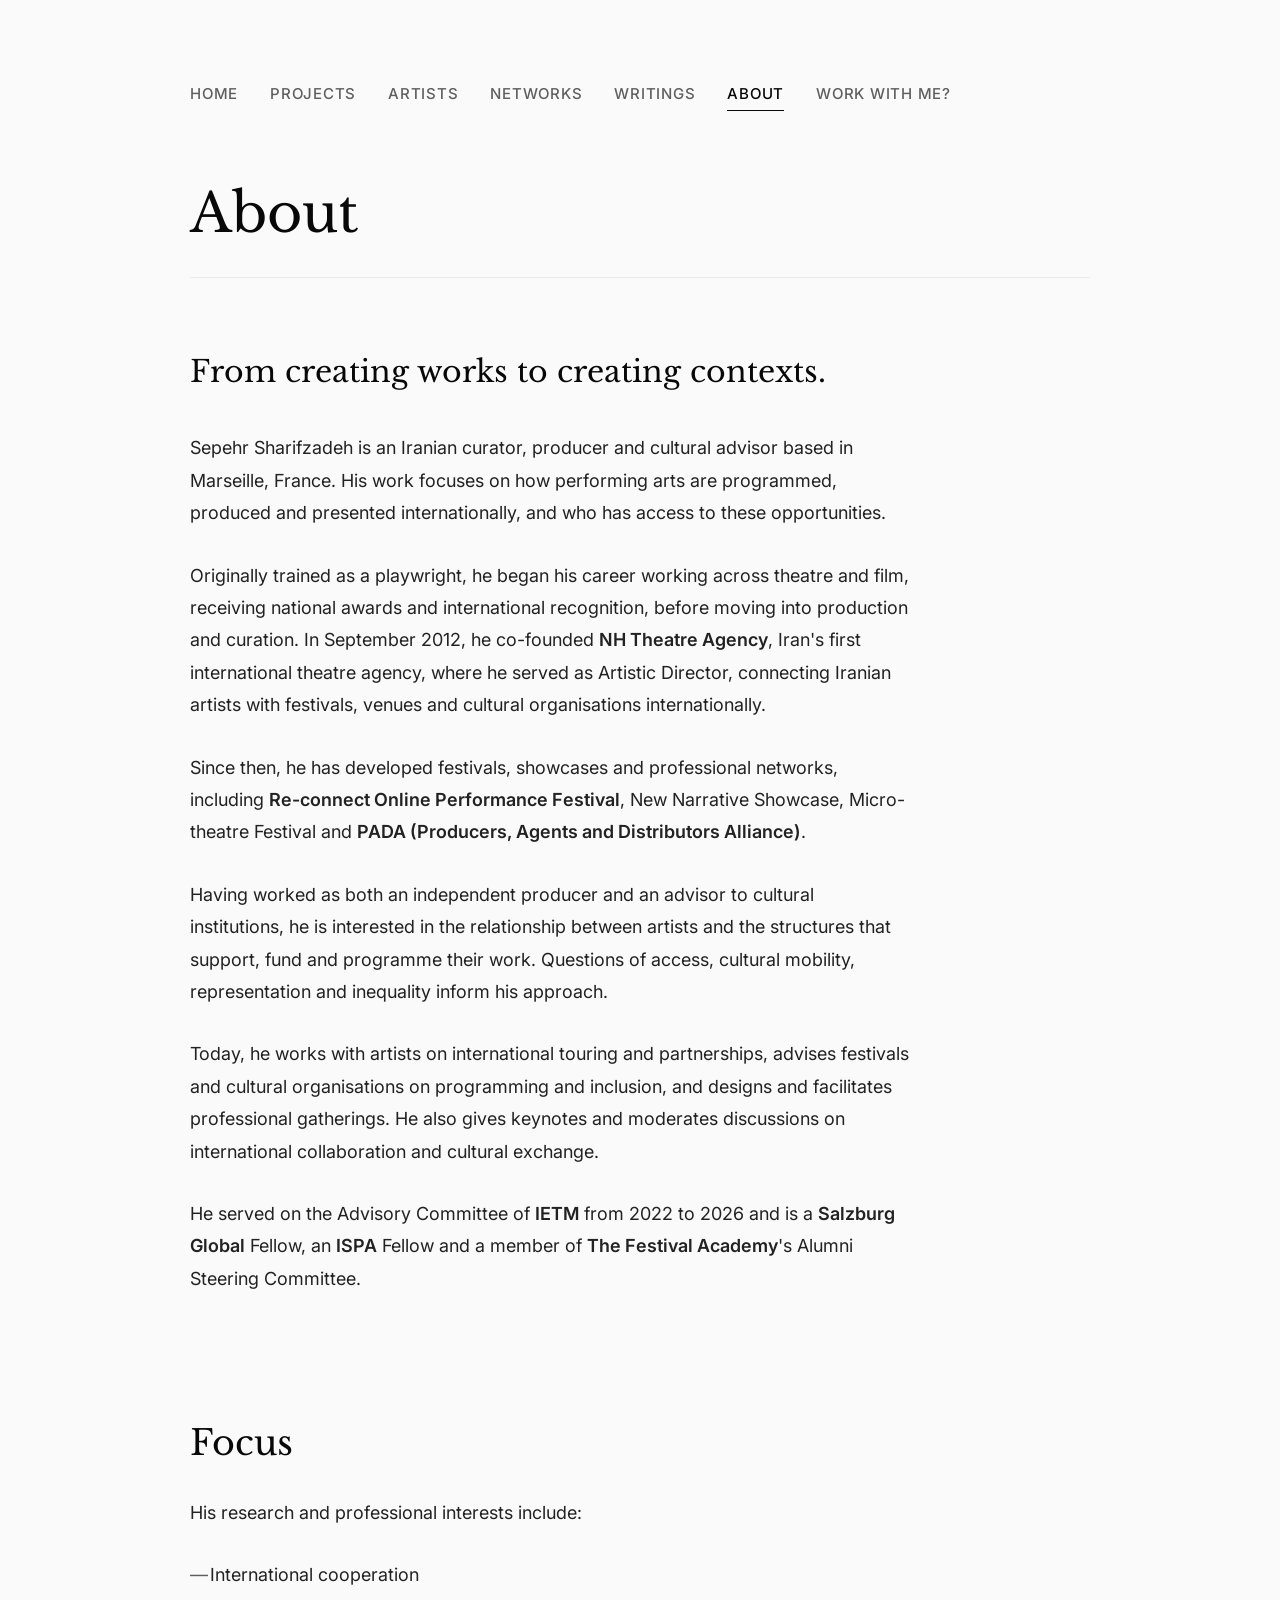
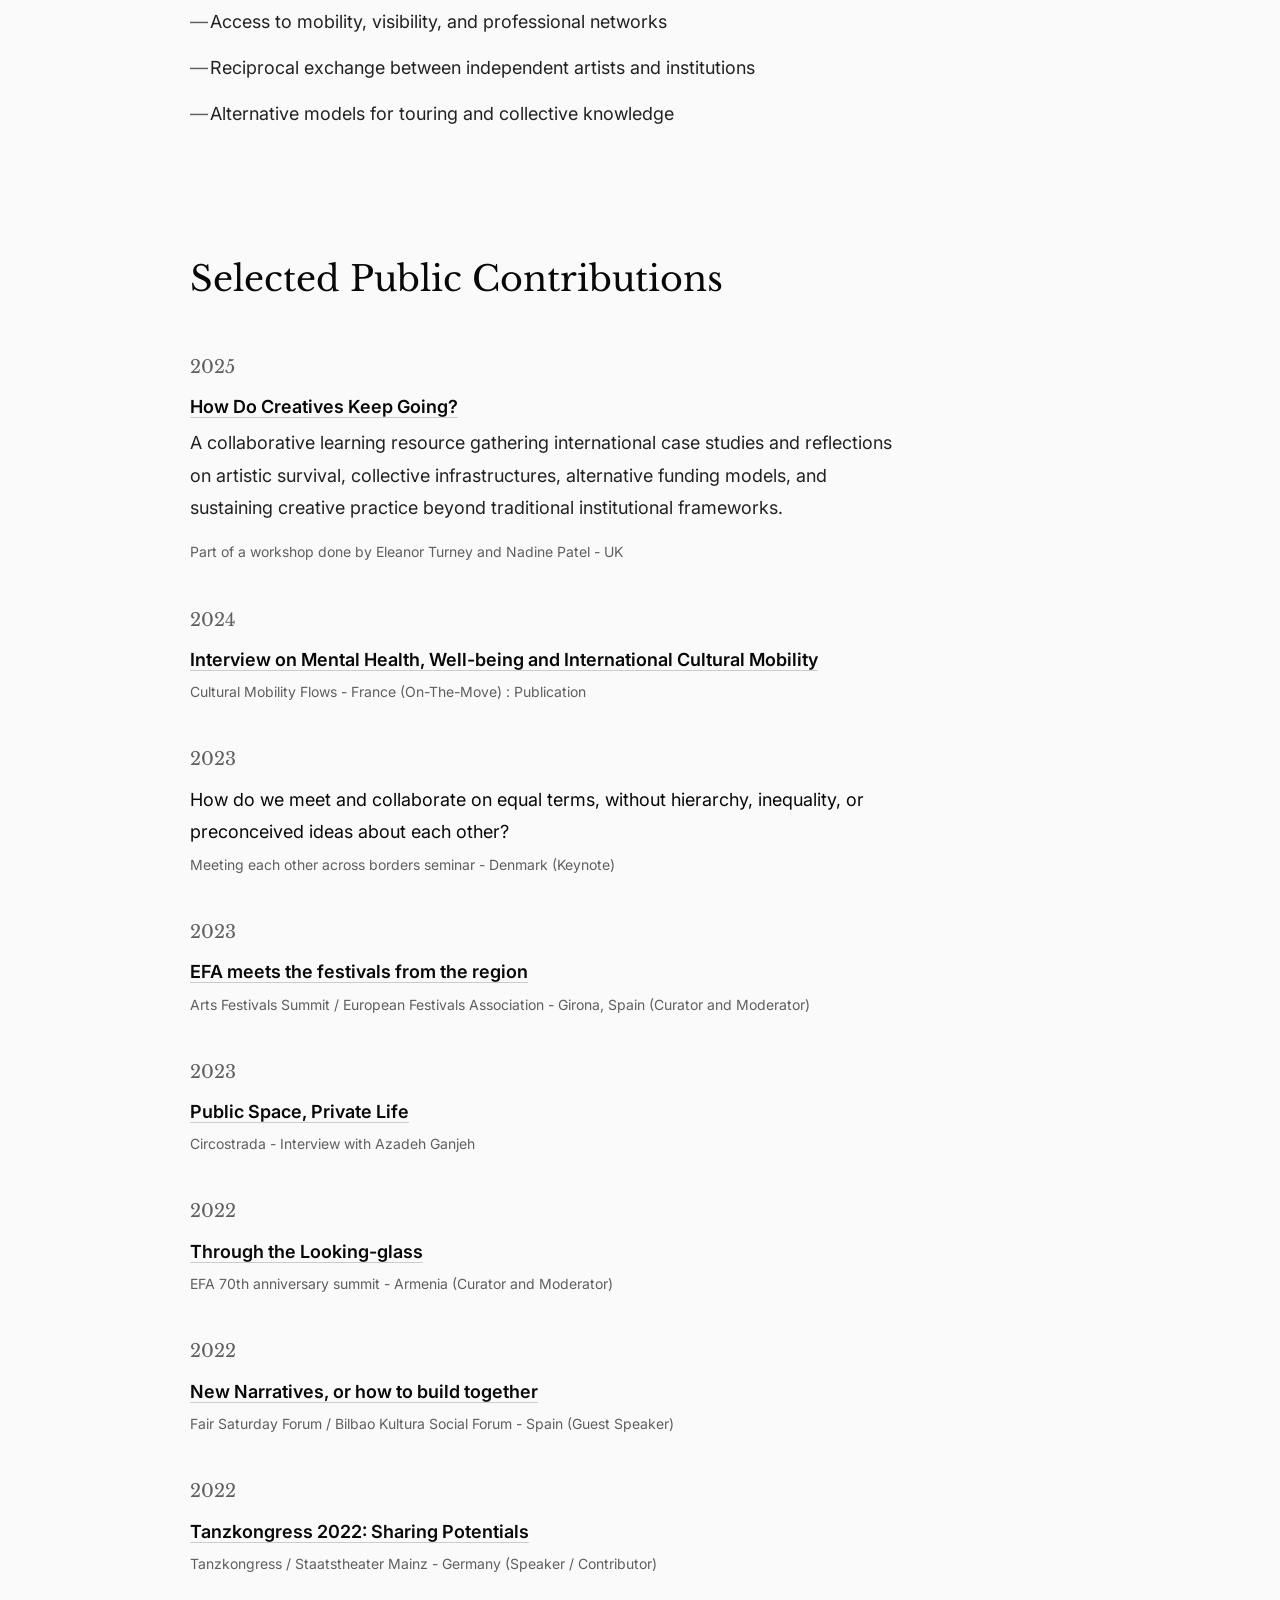
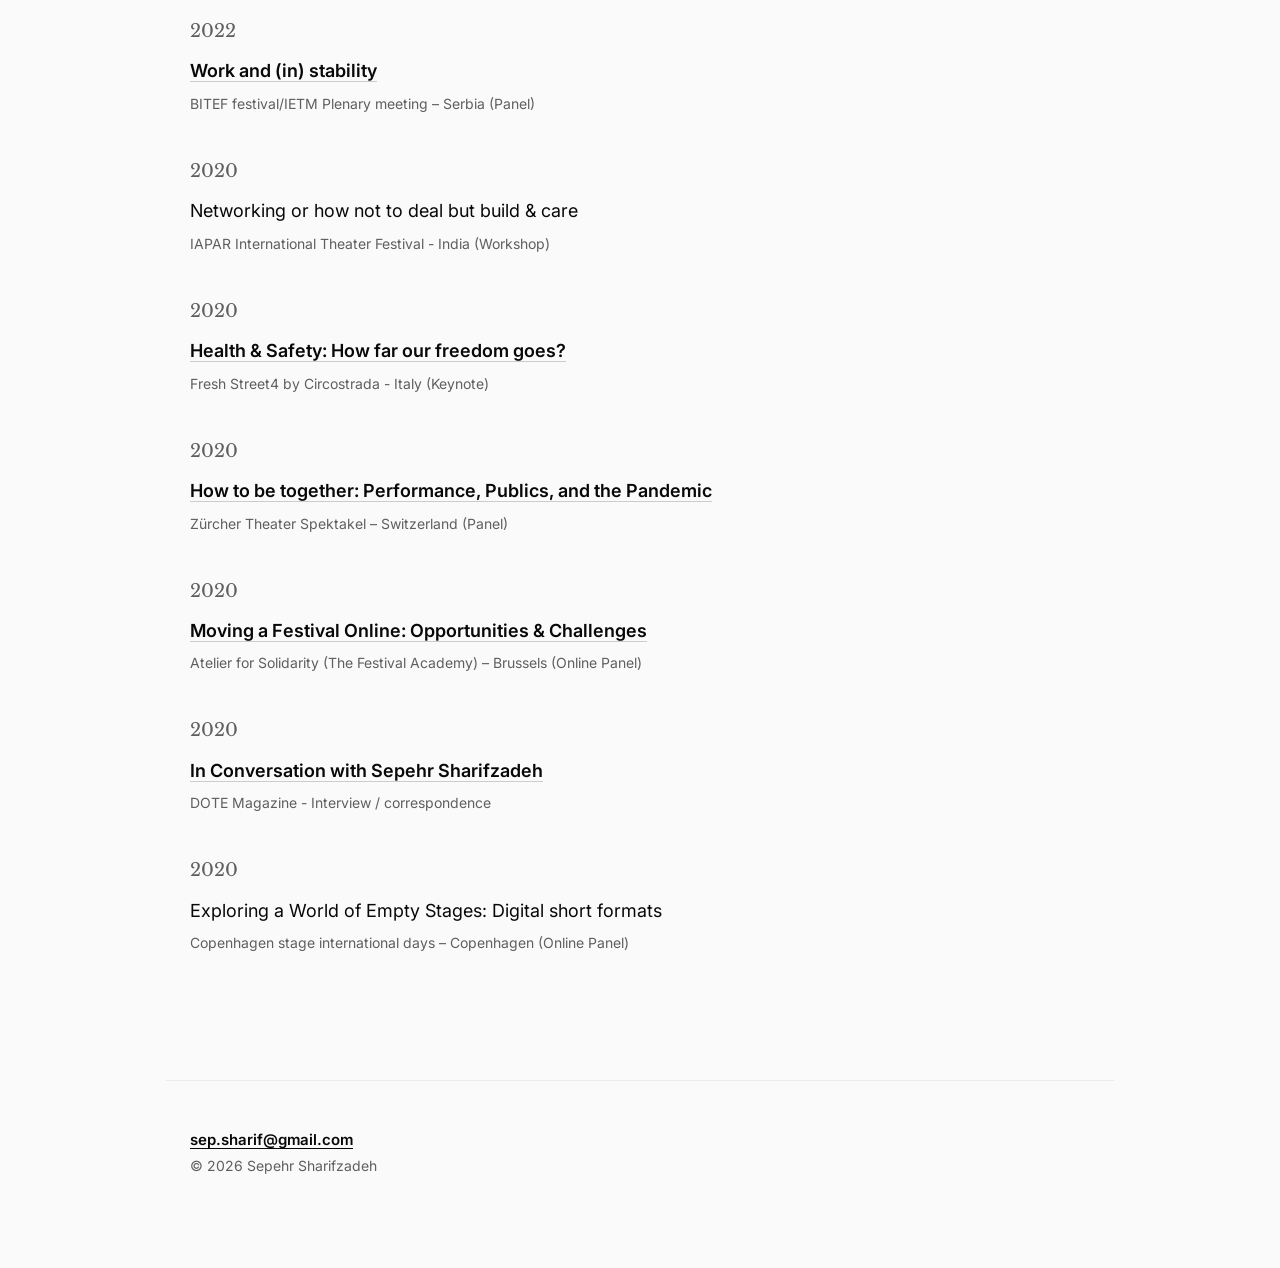
==== commit 3690e430: "Clarify website copy: about.html" ====
--- a/about.html
+++ b/about.html
@@ -26,20 +26,22 @@
 
       <p class="emphasized-statement">From creating works to creating contexts.</p>
 
-      <p>Sepehr Sharifzadeh is a curator, festival researcher, and cultural intermediary originally from Iran, now based in France. His practice bridges performing arts, cultural policy, and international collaboration, with a focus on building meaningful connections across artistic communities and geographies and bringing access.</p>
+      <p>Sepehr Sharifzadeh is an Iranian curator, producer and cultural advisor based in Marseille, France. His work focuses on how performing arts are programmed, produced and presented internationally, and who has access to these opportunities.</p>
 
-      <p>Originally trained as a playwright and having worked as a filmmaker and actor with several national awards and international recognition early in his career, Sepehr later shifted his focus from creating works to creating contexts, moving into production, curation, and cultural facilitation.</p>
+      <p>Originally trained as a playwright, he began his career working across theatre and film, receiving national awards and international recognition, before moving into production and curation. In September 2012, he co-founded <strong><a href="projects.html">NH Theatre Agency</a></strong>, Iran's first international theatre agency, where he served as Artistic Director, connecting Iranian artists with festivals, venues and cultural organisations internationally.</p>
 
-      <p>In September 2012, Sepehr co-founded <strong><a href="projects.html">NH Theatre Agency</a></strong>, Iran's first international theatre agency, where he also served as Artistic Director. Through NH, he developed and partnered on artistic productions, international distribution, festival initiatives, and cultural exchange, including <strong><a href="https://www.reconnectfestival.com/" target="_blank" rel="noopener">Re-connect</a></strong> and the <strong>Micro-theatre Festival</strong>. This work helped shape his wider practice connecting Iranian performing arts with international networks and institutions.</p>
+      <p>Since then, he has developed festivals, showcases and professional networks, including <strong><a href="https://www.reconnectfestival.com/" target="_blank" rel="noopener">Re-connect Online Performance Festival</a></strong>, New Narrative Showcase, Micro-theatre Festival and <strong><a href="networks.html">PADA (Producers, Agents and Distributors Alliance)</a></strong>.</p>
 
-      <p>A natural network builder, Sepehr is the founder of <strong>PADA (Producers, Agents and Distributors Alliance)</strong>, a peer network of more than 180 performing arts professionals across more than 30 countries. He served on the Advisory Committee of <strong><a href="https://www.ietm.org/en" target="_blank" rel="noopener">IETM</a></strong> for four years, a <strong><a href="https://www.salzburgglobal.org/" target="_blank" rel="noopener">Salzburg Global Seminar</a></strong> Fellow, an <strong><a href="https://www.ispa.org/" target="_blank" rel="noopener">ISPA</a></strong> Fellow, and an alumnus of <strong><a href="https://www.thefestivalacademy.eu/" target="_blank" rel="noopener">The Festival Academy</a></strong>, where he sits on the Alumni Steering Committee.</p>
+      <p>Having worked as both an independent producer and an advisor to cultural institutions, he is interested in the relationship between artists and the structures that support, fund and programme their work. Questions of access, cultural mobility, representation and inequality inform his approach.</p>
 
-      <p>He is frequently invited by festivals, networks, and cultural institutions to give keynotes, moderate discussions, or facilitate sessions on international collaboration, curating, and the politics of cultural exchange. His work consistently seeks to connect people, ideas, and practices across borders, shaping spaces where collaboration can emerge from genuine encounter and mutual care.</p>
+      <p>Today, he works with artists on international touring and partnerships, advises festivals and cultural organisations on programming and inclusion, and designs and facilitates professional gatherings. He also gives keynotes and moderates discussions on international collaboration and cultural exchange.</p>
+
+      <p>He served on the Advisory Committee of <strong><a href="https://www.ietm.org/en" target="_blank" rel="noopener">IETM</a></strong> from 2022 to 2026 and is a <strong><a href="https://www.salzburgglobal.org/" target="_blank" rel="noopener">Salzburg Global</a></strong> Fellow, an <strong><a href="https://www.ispa.org/" target="_blank" rel="noopener">ISPA</a></strong> Fellow and a member of <strong><a href="https://www.thefestivalacademy.eu/" target="_blank" rel="noopener">The Festival Academy</a></strong>'s Alumni Steering Committee.</p>
     </section>
 
     <section class="home-focus">
       <h2>Focus</h2>
-      <p>His ongoing areas of inquiry and structural work include:</p>
+      <p>His research and professional interests include:</p>
       <ul class="minimal-list">
         <li>International cooperation</li>
         <li>Access to mobility, visibility, and professional networks</li>
